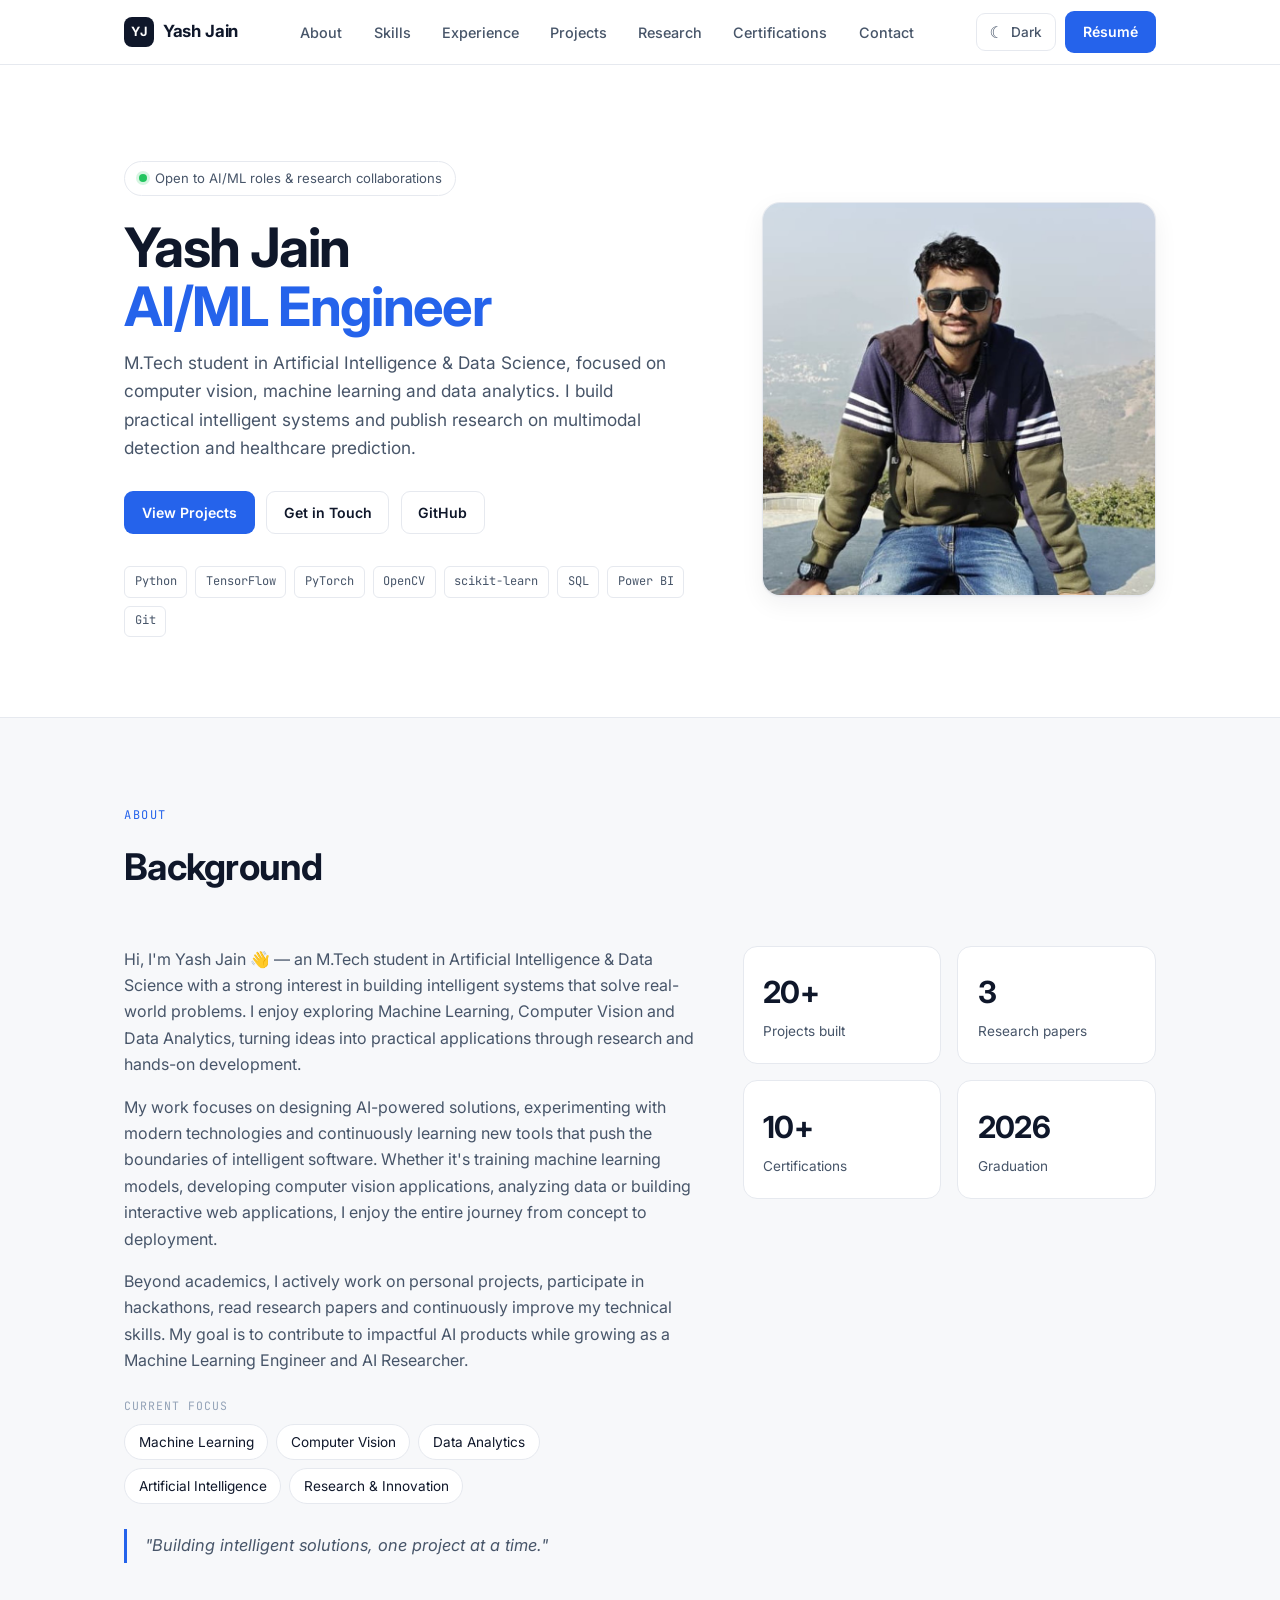
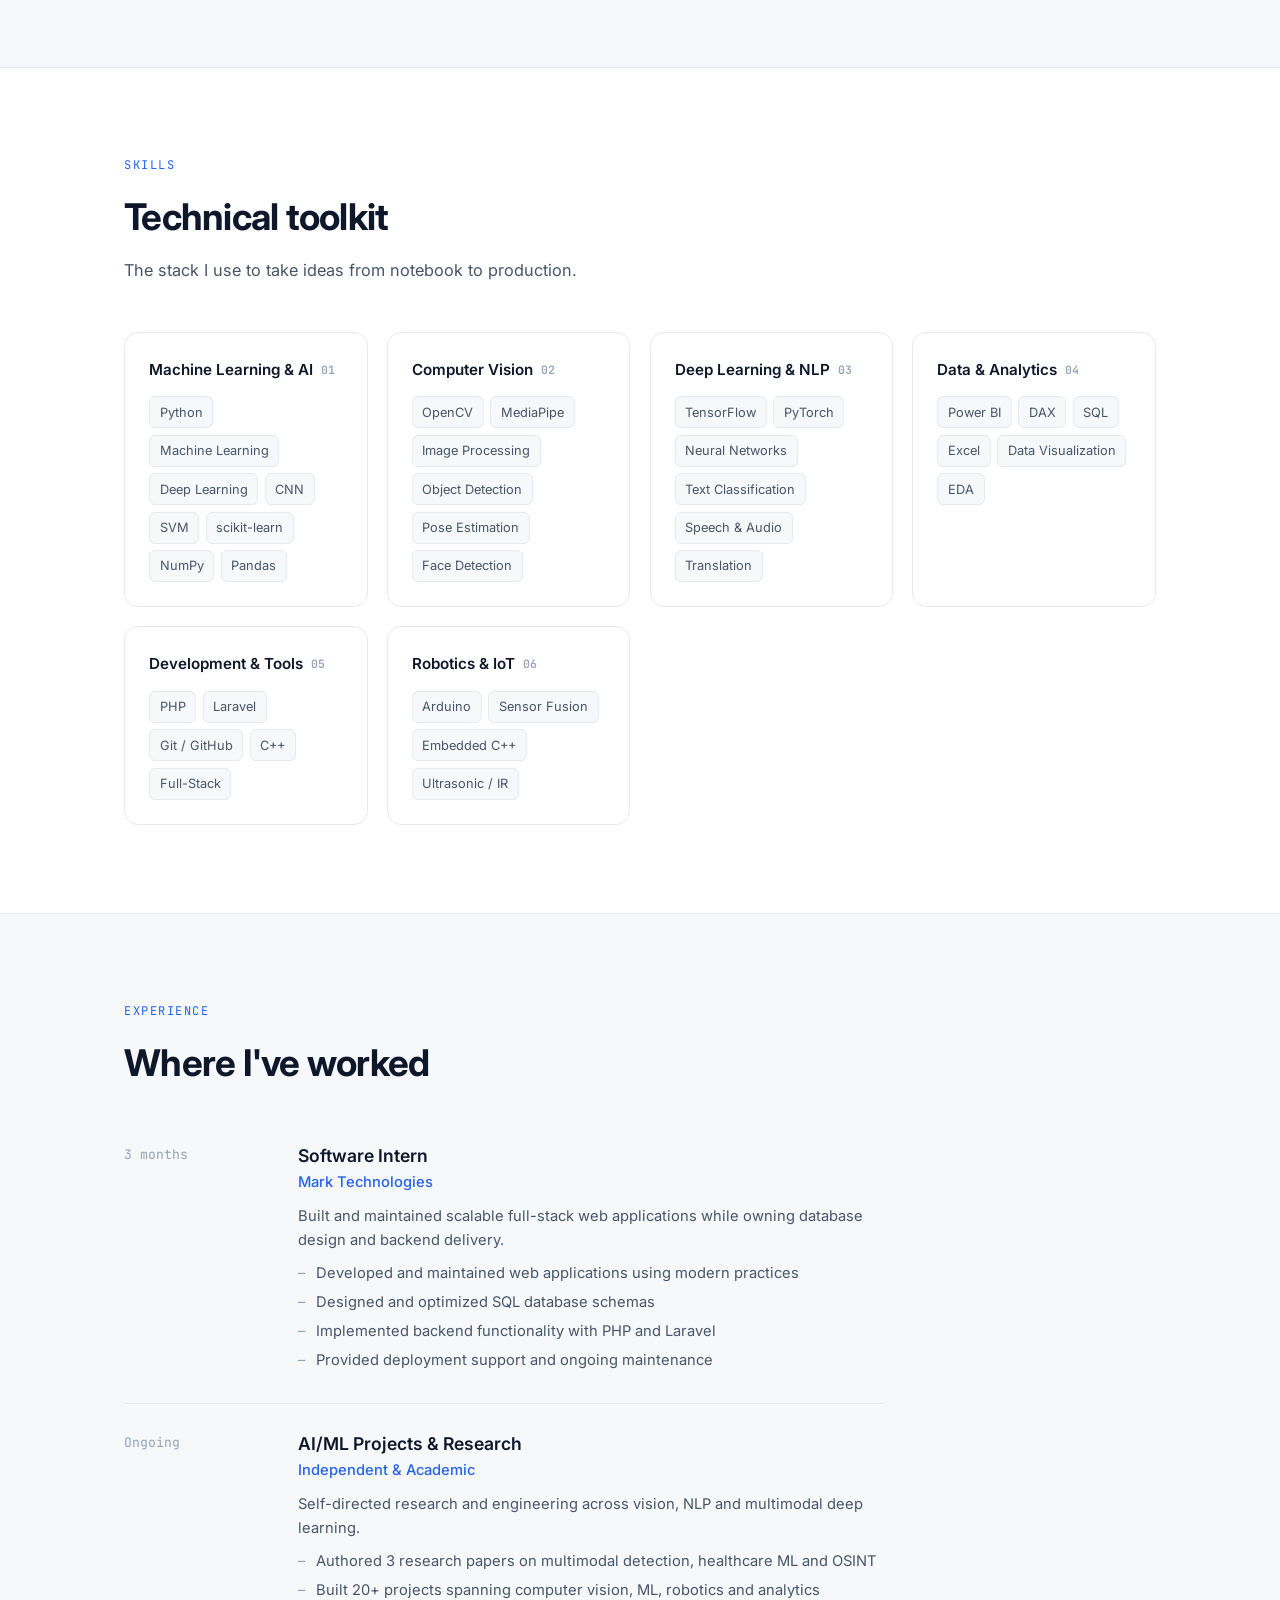
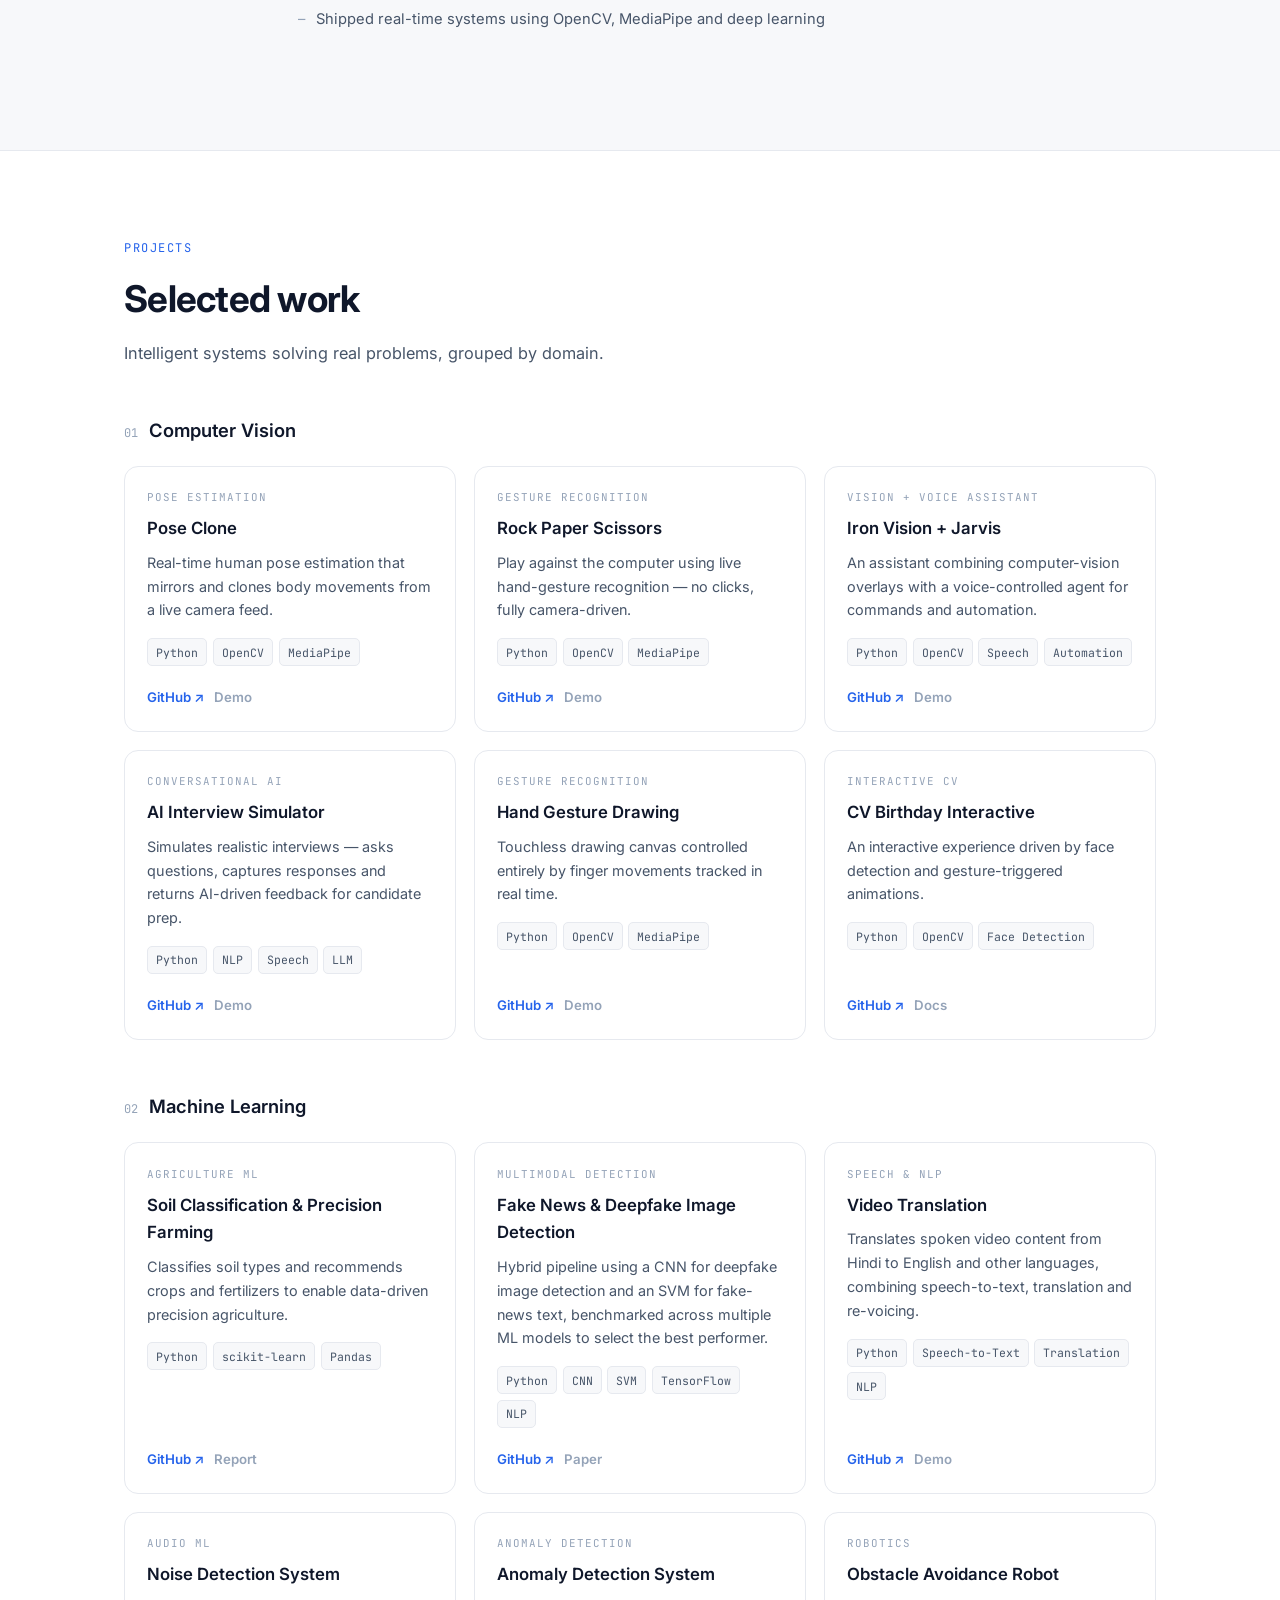
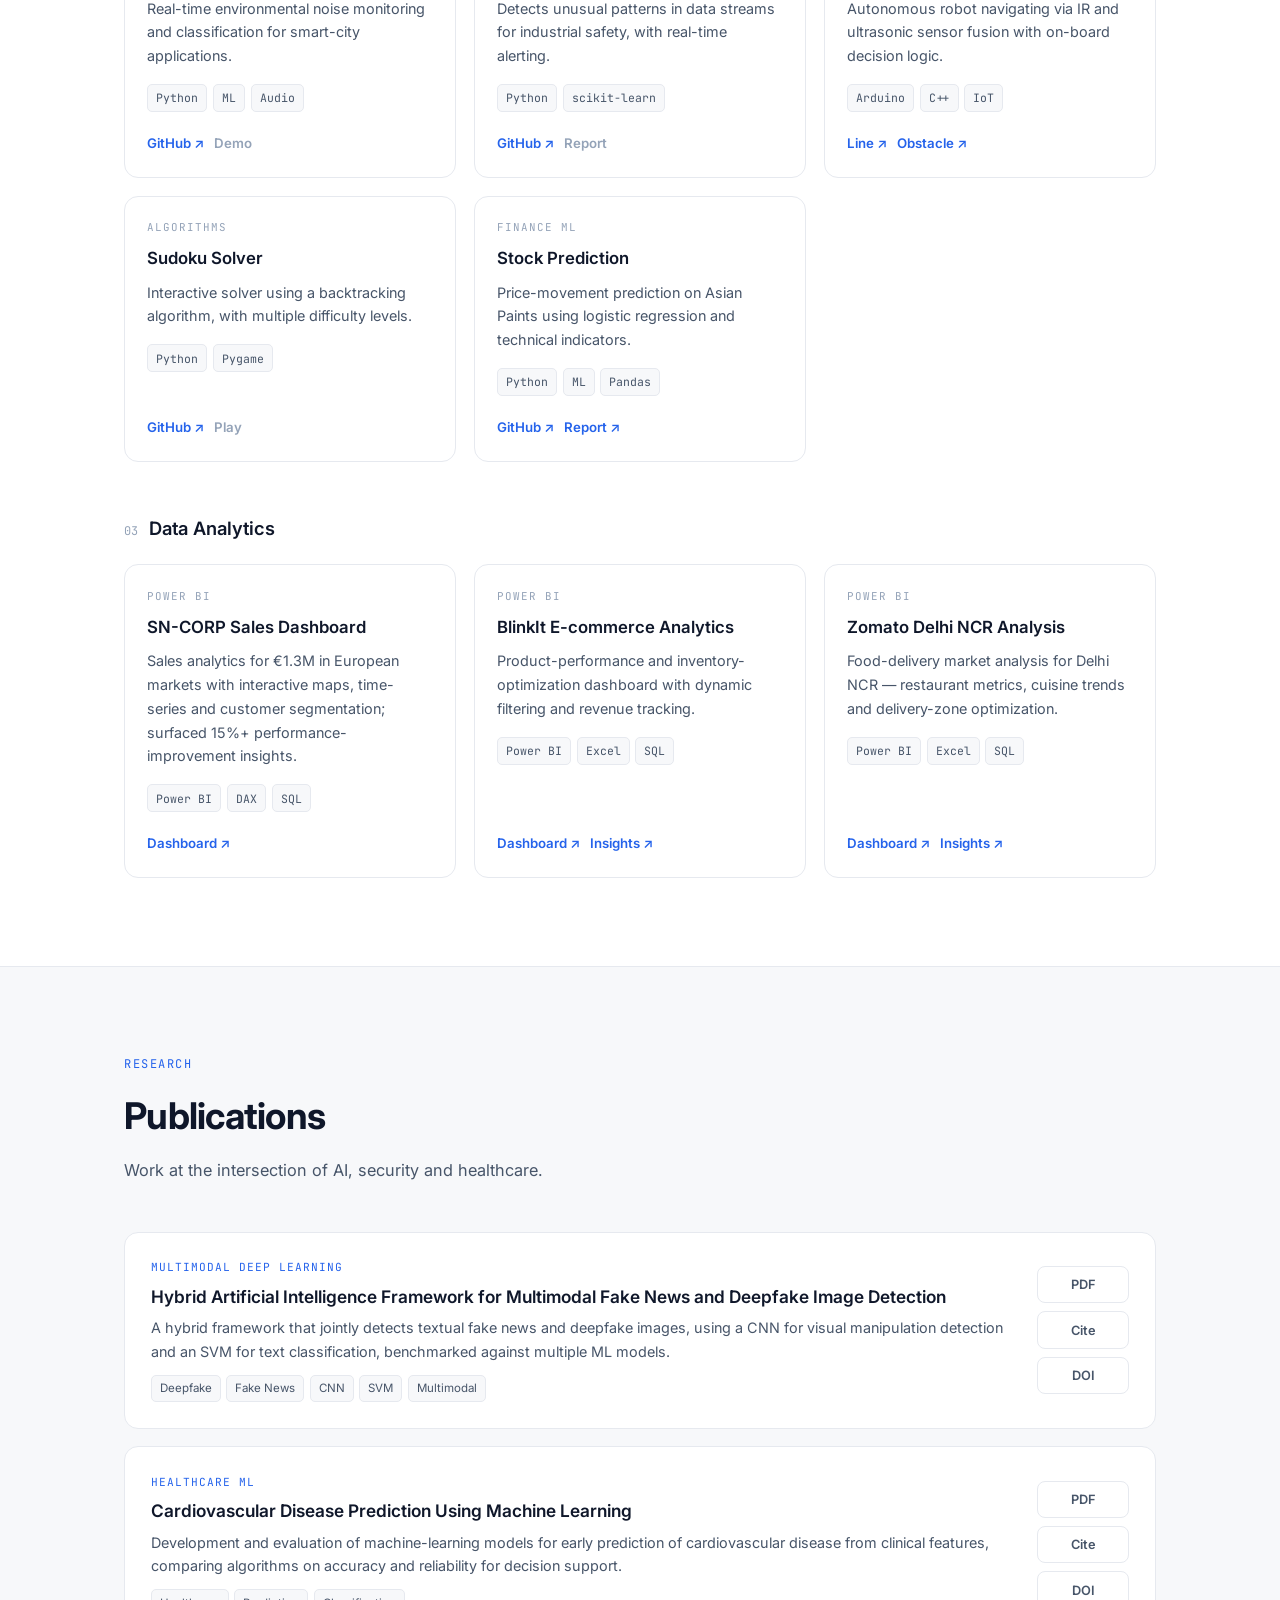
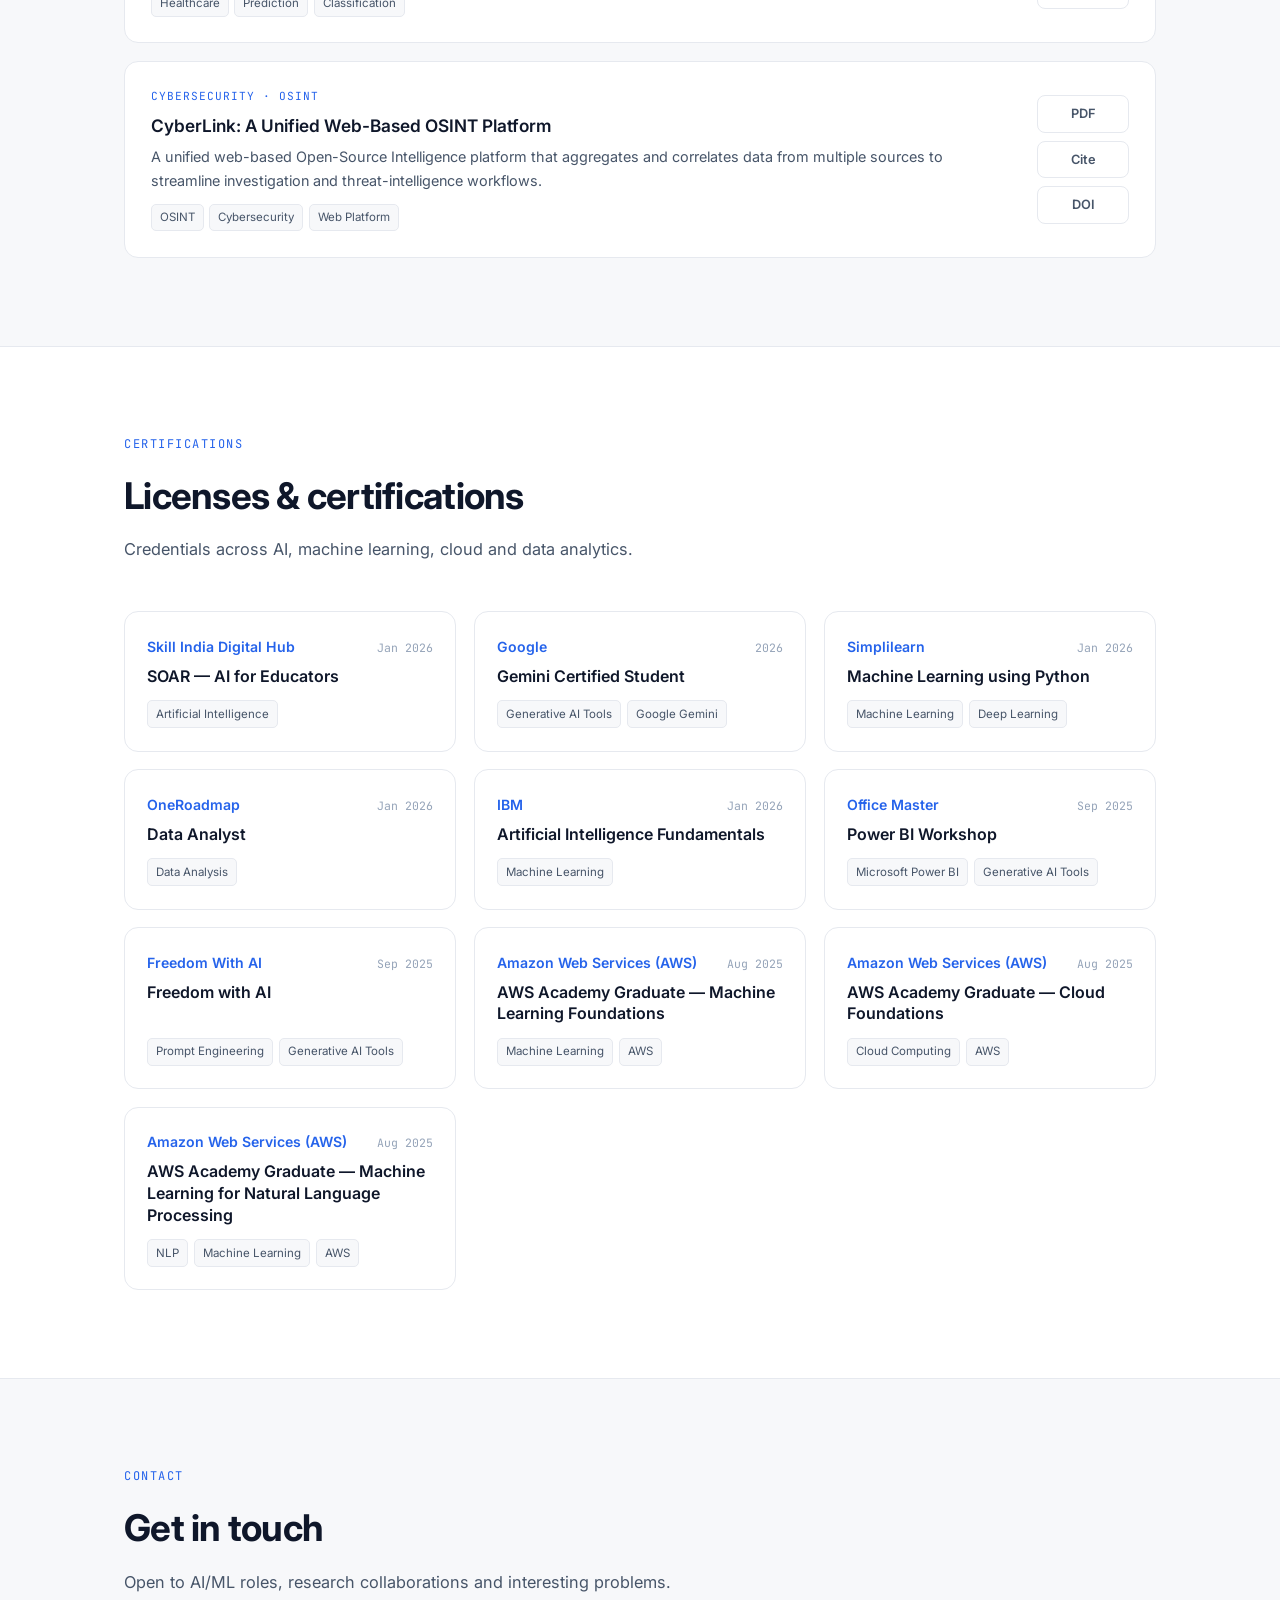
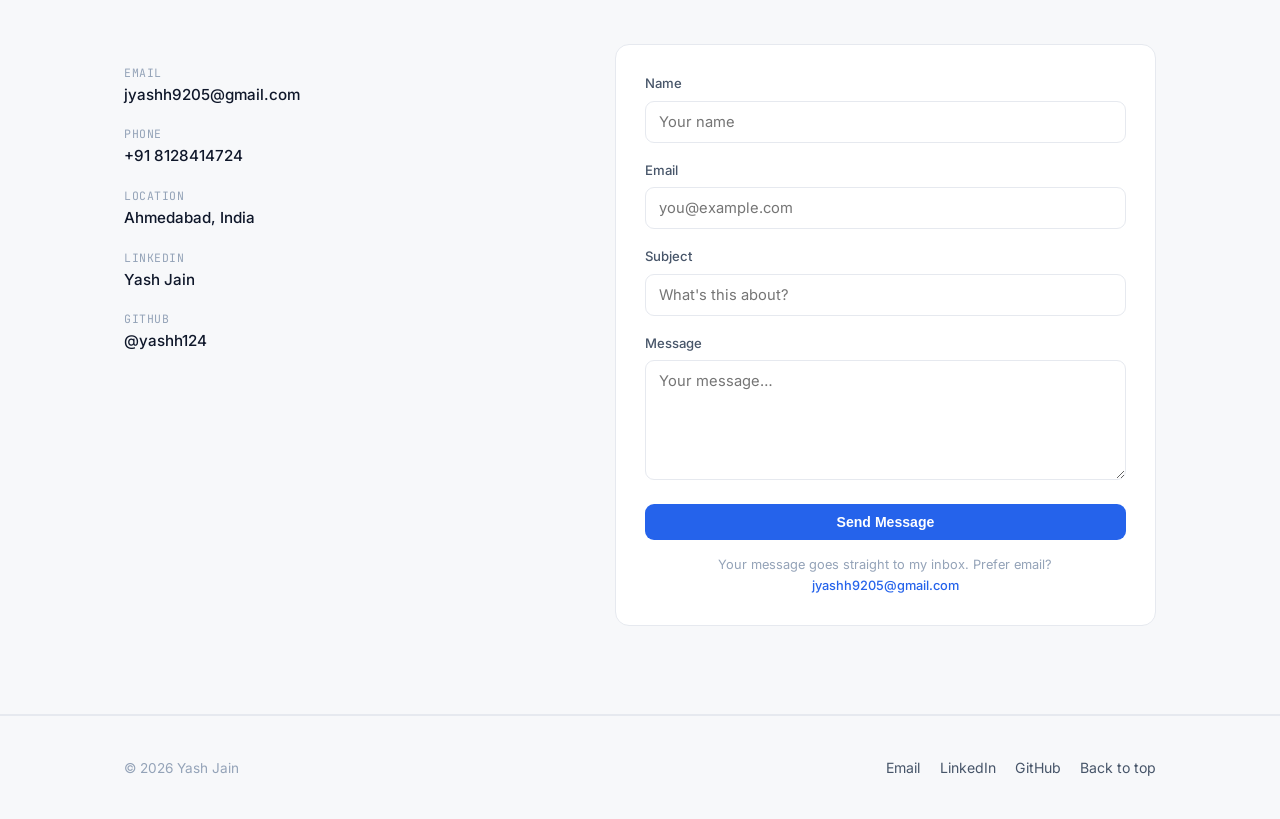
==== index.html @ 8cb95dd3 "Portfolio site Single-file responsive portfolio for Yash Jain - AI/ML engineer. Light and dark theme" ====
<!DOCTYPE html>
<html lang="en">
<head>
<meta charset="UTF-8">
<meta name="viewport" content="width=device-width, initial-scale=1.0">
<title>Yash Jain — AI/ML Engineer</title>
<meta name="description" content="Yash Jain — AI/ML and Data Science Engineer. Computer Vision, Deep Learning, and Applied Machine Learning. Projects, research, and contact.">
<meta name="author" content="Yash Jain">
<meta property="og:title" content="Yash Jain — AI/ML Engineer">
<meta property="og:description" content="Computer Vision · Deep Learning · Applied ML · Research">
<meta property="og:type" content="website">
<link rel="preconnect" href="https://fonts.googleapis.com">
<link rel="preconnect" href="https://fonts.gstatic.com" crossorigin>
<link href="https://fonts.googleapis.com/css2?family=Inter:wght@400;500;600;700&family=JetBrains+Mono:wght@400;500&display=swap" rel="stylesheet">
<link rel="icon" href="data:image/svg+xml,<svg xmlns='http://www.w3.org/2000/svg' viewBox='0 0 100 100'><rect width='100' height='100' rx='20' fill='%230f172a'/><text x='50' y='68' font-size='54' font-family='Arial' font-weight='700' fill='white' text-anchor='middle'>YJ</text></svg>">
<style>
:root{
  --bg:#ffffff;
  --bg-alt:#f7f8fa;
  --surface:#ffffff;
  --text:#0f172a;
  --text-2:#475569;
  --text-3:#94a3b8;
  --border:#e6e9ef;
  --accent:#2563eb;
  --accent-soft:#eff4ff;
  --shadow:0 1px 2px rgba(15,23,42,.04),0 8px 24px rgba(15,23,42,.06);
  --shadow-lg:0 12px 40px rgba(15,23,42,.10);
  --radius:14px;
  --maxw:1080px;
}
:root[data-theme="dark"]{
  --bg:#0b1120;
  --bg-alt:#0f172a;
  --surface:#111a2e;
  --text:#f1f5f9;
  --text-2:#a5b2c8;
  --text-3:#6b7a94;
  --border:#1e293b;
  --accent:#60a5fa;
  --accent-soft:#15233f;
  --shadow:0 1px 2px rgba(0,0,0,.3),0 8px 24px rgba(0,0,0,.35);
  --shadow-lg:0 14px 44px rgba(0,0,0,.5);
}
*{margin:0;padding:0;box-sizing:border-box}
html{scroll-behavior:smooth;scroll-padding-top:84px}
body{
  font-family:'Inter',system-ui,-apple-system,sans-serif;
  background:var(--bg);color:var(--text);line-height:1.65;
  -webkit-font-smoothing:antialiased;
  transition:background .3s ease,color .3s ease;
}
a{color:inherit;text-decoration:none}
.mono{font-family:'JetBrains Mono',monospace}
::selection{background:var(--accent-soft);color:var(--accent)}
img{max-width:100%;display:block}

/* layout */
.wrap{max-width:var(--maxw);margin:0 auto;padding:0 1.5rem}
section{padding:5.5rem 0;scroll-margin-top:70px}
.alt{background:var(--bg-alt);border-top:1px solid var(--border);border-bottom:1px solid var(--border)}
.eyebrow{font-family:'JetBrains Mono';font-size:.75rem;letter-spacing:1.5px;text-transform:uppercase;
  color:var(--accent);margin-bottom:.7rem}
.h2{font-size:clamp(1.7rem,3.5vw,2.3rem);font-weight:700;letter-spacing:-.02em;margin-bottom:.6rem}
.lead{color:var(--text-2);max-width:600px;font-size:1.02rem}
.sec-head{margin-bottom:3rem}

/* nav */
header{position:sticky;top:0;z-index:100;background:color-mix(in srgb,var(--bg) 85%,transparent);
  backdrop-filter:blur(12px);border-bottom:1px solid var(--border)}
.nav{display:flex;align-items:center;justify-content:space-between;height:64px}
.brand{font-weight:700;font-size:1.05rem;letter-spacing:-.01em;display:flex;align-items:center;gap:.55rem}
.brand .mark{width:30px;height:30px;border-radius:8px;background:var(--text);color:var(--bg);
  display:grid;place-items:center;font-size:.8rem;font-weight:700;letter-spacing:.5px}
.nav-links{display:flex;gap:.35rem;list-style:none;align-items:center}
.nav-links a{padding:.5rem .8rem;border-radius:8px;font-size:.9rem;font-weight:500;color:var(--text-2);transition:.2s}
.nav-links a:hover{color:var(--text);background:var(--bg-alt)}
.nav-links a.active{color:var(--accent)}
.nav-right{display:flex;align-items:center;gap:.6rem}
.icon-btn{width:38px;height:38px;border-radius:9px;border:1px solid var(--border);background:var(--surface);
  color:var(--text-2);cursor:pointer;font-size:1rem;display:grid;place-items:center;transition:.2s}
.icon-btn:hover{color:var(--text);border-color:var(--text-3)}
.theme-toggle{display:inline-flex;align-items:center;gap:.45rem;height:38px;padding:0 .8rem;border-radius:9px;
  border:1px solid var(--border);background:var(--surface);color:var(--text-2);cursor:pointer;
  font-family:inherit;font-size:.85rem;font-weight:500;transition:.2s}
.theme-toggle:hover{color:var(--text);border-color:var(--text-3)}
.theme-toggle .ti{font-size:1rem;line-height:1}
.btn{display:inline-flex;align-items:center;gap:.45rem;padding:.55rem 1.05rem;border-radius:9px;
  font-size:.88rem;font-weight:600;cursor:pointer;transition:.2s;border:1px solid transparent;white-space:nowrap}
.btn-primary{background:var(--accent);color:#fff}
.btn-primary:hover{filter:brightness(1.06);transform:translateY(-1px)}
.btn-outline{background:var(--surface);color:var(--text);border-color:var(--border)}
.btn-outline:hover{border-color:var(--text-3);transform:translateY(-1px)}
.hamburger{display:none;width:38px;height:38px;border:1px solid var(--border);border-radius:9px;
  background:var(--surface);color:var(--text);font-size:1.1rem;cursor:pointer}

/* hero */
.hero{padding:6rem 0 5rem}
.hero-grid{display:grid;grid-template-columns:1.5fr 1fr;gap:3rem;align-items:center}
.status{display:inline-flex;align-items:center;gap:.5rem;font-size:.82rem;color:var(--text-2);
  border:1px solid var(--border);border-radius:40px;padding:.35rem .85rem;margin-bottom:1.4rem;background:var(--surface)}
.status .dot{width:8px;height:8px;border-radius:50%;background:#22c55e;box-shadow:0 0 0 3px rgba(34,197,94,.18)}
.hero h1{font-size:clamp(2.3rem,5.5vw,3.4rem);font-weight:700;letter-spacing:-.03em;line-height:1.08;margin-bottom:.8rem}
.hero .role{color:var(--accent)}
.hero p.intro{color:var(--text-2);font-size:1.08rem;max-width:560px;margin-bottom:1.8rem}
.hero-actions{display:flex;gap:.7rem;flex-wrap:wrap;margin-bottom:2rem}
.stack{display:flex;flex-wrap:wrap;gap:.5rem}
.stack span{font-family:'JetBrains Mono';font-size:.75rem;color:var(--text-2);
  border:1px solid var(--border);border-radius:6px;padding:.3rem .6rem;background:var(--surface)}
.portrait{position:relative;aspect-ratio:1;border-radius:18px;background:var(--bg-alt);border:1px solid var(--border);
  display:grid;place-items:center;overflow:hidden;box-shadow:var(--shadow)}
.portrait .ph{font-size:4rem;color:var(--text-3);font-weight:700}
.portrait img{position:absolute;inset:0;width:100%;height:100%;object-fit:cover;z-index:1}

/* about */
.about-grid{display:grid;grid-template-columns:1.4fr 1fr;gap:2.5rem;align-items:start}
.about-grid p{color:var(--text-2);margin-bottom:1rem}
.focus-label{font-family:'JetBrains Mono';font-size:.72rem;letter-spacing:1px;text-transform:uppercase;
  color:var(--text-3);margin:1.4rem 0 .6rem}
.focus-list{display:flex;flex-wrap:wrap;gap:.5rem;margin-bottom:1.6rem}
.focus-list span{font-size:.85rem;color:var(--text);background:var(--surface);border:1px solid var(--border);
  border-radius:40px;padding:.35rem .85rem}
.quote{border-left:3px solid var(--accent);padding:.2rem 0 .2rem 1.1rem;color:var(--text);
  font-size:1.02rem;font-style:italic;margin-top:.4rem}
.facts{display:grid;grid-template-columns:1fr 1fr;gap:1rem}
.fact{background:var(--surface);border:1px solid var(--border);border-radius:var(--radius);padding:1.3rem 1.2rem}
.fact .n{font-size:1.9rem;font-weight:700;letter-spacing:-.02em}
.fact .l{color:var(--text-2);font-size:.85rem;margin-top:.15rem}

/* skills */
.skills{display:grid;grid-template-columns:repeat(auto-fit,minmax(240px,1fr));gap:1.2rem}
.skill{background:var(--surface);border:1px solid var(--border);border-radius:var(--radius);padding:1.5rem;transition:.2s}
.skill:hover{box-shadow:var(--shadow);transform:translateY(-2px)}
.skill h3{font-size:.95rem;font-weight:600;margin-bottom:.9rem;display:flex;align-items:center;gap:.5rem}
.skill h3 .k{font-family:'JetBrains Mono';font-size:.72rem;color:var(--text-3)}
.tags{display:flex;flex-wrap:wrap;gap:.4rem}
.tags span{font-size:.8rem;color:var(--text-2);background:var(--bg-alt);border:1px solid var(--border);
  border-radius:6px;padding:.28rem .6rem}

/* experience / timeline */
.exp{max-width:760px}
.exp-item{display:grid;grid-template-columns:150px 1fr;gap:1.5rem;padding:1.6rem 0;border-top:1px solid var(--border)}
.exp-item:first-child{border-top:none;padding-top:0}
.exp-when{font-family:'JetBrains Mono';font-size:.82rem;color:var(--text-3);padding-top:.15rem}
.exp-body h3{font-size:1.1rem;font-weight:600}
.exp-body .co{color:var(--accent);font-size:.92rem;font-weight:500;margin-bottom:.6rem}
.exp-body ul{list-style:none;margin-top:.5rem}
.exp-body li{color:var(--text-2);font-size:.92rem;padding-left:1.1rem;position:relative;margin:.3rem 0}
.exp-body li::before{content:"–";position:absolute;left:0;color:var(--text-3)}

/* projects */
.proj-group{margin-bottom:3.2rem}
.proj-group:last-child{margin-bottom:0}
.group-title{display:flex;align-items:baseline;gap:.7rem;margin-bottom:1.3rem}
.group-title h3{font-size:1.15rem;font-weight:600}
.group-title .c{font-family:'JetBrains Mono';font-size:.75rem;color:var(--text-3)}
.grid{display:grid;grid-template-columns:repeat(auto-fill,minmax(300px,1fr));gap:1.1rem}
.card{background:var(--surface);border:1px solid var(--border);border-radius:var(--radius);
  padding:1.4rem;display:flex;flex-direction:column;transition:.2s}
.card:hover{box-shadow:var(--shadow);transform:translateY(-3px);border-color:var(--text-3)}
.card .kicker{font-family:'JetBrains Mono';font-size:.68rem;letter-spacing:1px;color:var(--text-3);
  text-transform:uppercase;margin-bottom:.5rem}
.card h4{font-size:1.05rem;font-weight:600;margin-bottom:.5rem}
.card .desc{color:var(--text-2);font-size:.9rem;margin-bottom:1rem;flex-grow:0}
.card .tech{display:flex;flex-wrap:wrap;gap:.35rem;margin-bottom:1.1rem}
.card .tech span{font-size:.72rem;color:var(--text-2);background:var(--bg-alt);border:1px solid var(--border);
  border-radius:5px;padding:.22rem .5rem;font-family:'JetBrains Mono'}
.card .links{display:flex;gap:.6rem;margin-top:auto;padding-top:.2rem}
.card .links a{font-size:.83rem;font-weight:600;color:var(--accent);display:inline-flex;align-items:center;gap:.25rem}
.card .links a:hover{text-decoration:underline}
.card .links a.muted{color:var(--text-3)}

/* research */
.papers{display:grid;grid-template-columns:1fr;gap:1.1rem}
.paper{background:var(--surface);border:1px solid var(--border);border-radius:var(--radius);
  padding:1.6rem;display:grid;grid-template-columns:1fr auto;gap:1.5rem;align-items:center;transition:.2s}
.paper:hover{box-shadow:var(--shadow);border-color:var(--text-3)}
.paper .venue{font-family:'JetBrains Mono';font-size:.7rem;letter-spacing:1px;text-transform:uppercase;
  color:var(--accent);margin-bottom:.5rem}
.paper h4{font-size:1.08rem;font-weight:600;line-height:1.35;margin-bottom:.5rem}
.paper p{color:var(--text-2);font-size:.9rem;margin-bottom:.7rem}
.paper .kw{display:flex;flex-wrap:wrap;gap:.35rem}
.paper .kw span{font-size:.72rem;color:var(--text-2);background:var(--bg-alt);border:1px solid var(--border);
  border-radius:5px;padding:.2rem .5rem}
.paper .pactions{display:flex;flex-direction:column;gap:.5rem;min-width:92px}
.paper .pactions a{font-size:.8rem;font-weight:600;text-align:center;padding:.45rem .7rem;border-radius:8px;
  border:1px solid var(--border);color:var(--text-2);transition:.2s}
.paper .pactions a:hover{color:var(--accent);border-color:var(--accent)}

/* certifications */
.cert-grid{display:grid;grid-template-columns:repeat(auto-fill,minmax(300px,1fr));gap:1.1rem}
.cert{background:var(--surface);border:1px solid var(--border);border-radius:var(--radius);
  padding:1.4rem;display:flex;flex-direction:column;transition:.2s}
.cert:hover{box-shadow:var(--shadow);transform:translateY(-3px);border-color:var(--text-3)}
.cert .top{display:flex;justify-content:space-between;align-items:baseline;gap:.6rem;margin-bottom:.5rem}
.cert .issuer{font-size:.88rem;font-weight:600;color:var(--accent)}
.cert .date{font-family:'JetBrains Mono';font-size:.72rem;color:var(--text-3);white-space:nowrap}
.cert h4{font-size:1rem;font-weight:600;line-height:1.35;margin-bottom:.8rem}
.cert .sk{display:flex;flex-wrap:wrap;gap:.35rem;margin-top:auto}
.cert .sk span{font-size:.72rem;color:var(--text-2);background:var(--bg-alt);border:1px solid var(--border);
  border-radius:5px;padding:.22rem .5rem}

/* contact */
.contact-grid{display:grid;grid-template-columns:1fr 1.2fr;gap:2.5rem;align-items:start}
.contact-list{list-style:none;display:flex;flex-direction:column;gap:1.1rem;margin-top:1.2rem}
.contact-list li a,.contact-list li div{display:flex;flex-direction:column}
.contact-list .k{font-family:'JetBrains Mono';font-size:.72rem;color:var(--text-3);text-transform:uppercase;letter-spacing:.5px}
.contact-list .v{font-size:.95rem;color:var(--text);font-weight:500}
.contact-list a.v:hover,.contact-list li a:hover .v{color:var(--accent)}
form{background:var(--surface);border:1px solid var(--border);border-radius:var(--radius);padding:1.8rem}
.field{margin-bottom:1.05rem}
.field label{display:block;font-size:.82rem;color:var(--text-2);margin-bottom:.35rem;font-weight:500}
.field input,.field textarea{width:100%;padding:.7rem .85rem;border:1px solid var(--border);border-radius:9px;
  font-family:inherit;font-size:.92rem;background:var(--bg);color:var(--text);transition:.2s}
.field input:focus,.field textarea:focus{outline:none;border-color:var(--accent);box-shadow:0 0 0 3px var(--accent-soft)}
.field textarea{min-height:120px;resize:vertical}
.send{width:100%;justify-content:center}
.send.done{background:#16a34a}
.send.err{background:#dc2626}
.form-note{font-size:.8rem;color:var(--text-3);margin-top:.9rem;text-align:center}
.form-note a{color:var(--accent);font-weight:500}
.form-note a:hover{text-decoration:underline}

/* footer */
footer{border-top:1px solid var(--border);padding:2.5rem 0;background:var(--bg-alt)}
.foot{display:flex;align-items:center;justify-content:space-between;flex-wrap:wrap;gap:1rem}
.foot p{color:var(--text-3);font-size:.85rem}
.foot-links{display:flex;gap:1.2rem}
.foot-links a{color:var(--text-2);font-size:.88rem}
.foot-links a:hover{color:var(--accent)}

/* reveal */
.reveal{opacity:0;transform:translateY(16px);transition:opacity .6s ease,transform .6s ease}
.reveal.in{opacity:1;transform:none}
@media(prefers-reduced-motion:reduce){.reveal{opacity:1;transform:none;transition:none}}

/* responsive */
@media(max-width:840px){
  .hero-grid{grid-template-columns:1fr}
  .portrait{max-width:260px;order:-1}
  .about-grid,.contact-grid{grid-template-columns:1fr}
}
@media(max-width:680px){
  .nav-links{position:fixed;top:64px;left:0;right:0;flex-direction:column;background:var(--bg);
    border-bottom:1px solid var(--border);padding:.6rem 1.5rem 1rem;gap:.15rem;display:none}
  .nav-links.open{display:flex}
  .nav-links a{width:100%;padding:.7rem .8rem}
  .hamburger{display:grid;place-items:center}
  .nav-right .btn-primary{display:none}
  .theme-toggle .tl{display:none}
  .theme-toggle{padding:0 .6rem}
  .exp-item{grid-template-columns:1fr;gap:.4rem}
  .paper{grid-template-columns:1fr}
  .paper .pactions{flex-direction:row}
}
</style>
</head>
<body>

<header>
  <div class="wrap nav">
    <a href="#home" class="brand"><span class="mark">YJ</span> Yash Jain</a>
    <ul class="nav-links" id="navLinks">
      <li><a href="#about">About</a></li>
      <li><a href="#skills">Skills</a></li>
      <li><a href="#experience">Experience</a></li>
      <li><a href="#projects">Projects</a></li>
      <li><a href="#research">Research</a></li>
      <li><a href="#certs">Certifications</a></li>
      <li><a href="#contact">Contact</a></li>
    </ul>
    <div class="nav-right">
      <button class="theme-toggle" id="themeBtn" title="Switch between dark and light mode" aria-label="Toggle theme"><span class="ti">☾</span><span class="tl">Dark</span></button>
      <a href="#" class="btn btn-primary" id="resumeBtn">Résumé</a>
      <button class="hamburger" id="hamburger" aria-label="Menu">☰</button>
    </div>
  </div>
</header>

<!-- HERO -->
<section id="home" class="hero">
  <div class="wrap hero-grid">
    <div>
      <div class="status"><span class="dot"></span> Open to AI/ML roles &amp; research collaborations</div>
      <h1>Yash Jain<br><span class="role">AI/ML Engineer</span></h1>
      <p class="intro">M.Tech student in Artificial Intelligence &amp; Data Science, focused on computer vision, machine learning and data analytics. I build practical intelligent systems and publish research on multimodal detection and healthcare prediction.</p>
      <div class="hero-actions">
        <a href="#projects" class="btn btn-primary">View Projects</a>
        <a href="#contact" class="btn btn-outline">Get in Touch</a>
        <a href="https://github.com/yashh124" target="_blank" rel="noopener" class="btn btn-outline">GitHub</a>
      </div>
      <div class="stack">
        <span>Python</span><span>TensorFlow</span><span>PyTorch</span><span>OpenCV</span>
        <span>scikit-learn</span><span>SQL</span><span>Power BI</span><span>Git</span>
      </div>
    </div>
    <div class="portrait" id="portrait">
      <img src="profile.jpg" alt="Yash Jain" onerror="this.remove()">
      <div class="ph">YJ</div>
    </div>
  </div>
</section>

<!-- ABOUT -->
<section id="about" class="alt">
  <div class="wrap">
    <div class="sec-head reveal">
      <div class="eyebrow">About</div>
      <h2 class="h2">Background</h2>
    </div>
    <div class="about-grid">
      <div class="reveal">
        <p>Hi, I'm Yash Jain 👋 — an M.Tech student in Artificial Intelligence &amp; Data Science with a strong interest in building intelligent systems that solve real-world problems. I enjoy exploring Machine Learning, Computer Vision and Data Analytics, turning ideas into practical applications through research and hands-on development.</p>
        <p>My work focuses on designing AI-powered solutions, experimenting with modern technologies and continuously learning new tools that push the boundaries of intelligent software. Whether it's training machine learning models, developing computer vision applications, analyzing data or building interactive web applications, I enjoy the entire journey from concept to deployment.</p>
        <p>Beyond academics, I actively work on personal projects, participate in hackathons, read research papers and continuously improve my technical skills. My goal is to contribute to impactful AI products while growing as a Machine Learning Engineer and AI Researcher.</p>
        <div class="focus-label">Current Focus</div>
        <div class="focus-list">
          <span>Machine Learning</span>
          <span>Computer Vision</span>
          <span>Data Analytics</span>
          <span>Artificial Intelligence</span>
          <span>Research &amp; Innovation</span>
        </div>
        <p class="quote">"Building intelligent solutions, one project at a time."</p>
      </div>
      <div class="facts reveal">
        <div class="fact"><div class="n">20+</div><div class="l">Projects built</div></div>
        <div class="fact"><div class="n">3</div><div class="l">Research papers</div></div>
        <div class="fact"><div class="n">10+</div><div class="l">Certifications</div></div>
        <div class="fact"><div class="n">2026</div><div class="l">Graduation</div></div>
      </div>
    </div>
  </div>
</section>

<!-- SKILLS -->
<section id="skills">
  <div class="wrap">
    <div class="sec-head reveal">
      <div class="eyebrow">Skills</div>
      <h2 class="h2">Technical toolkit</h2>
      <p class="lead">The stack I use to take ideas from notebook to production.</p>
    </div>
    <div class="skills">
      <div class="skill reveal"><h3>Machine Learning &amp; AI <span class="k">01</span></h3>
        <div class="tags"><span>Python</span><span>Machine Learning</span><span>Deep Learning</span><span>CNN</span><span>SVM</span><span>scikit-learn</span><span>NumPy</span><span>Pandas</span></div></div>
      <div class="skill reveal"><h3>Computer Vision <span class="k">02</span></h3>
        <div class="tags"><span>OpenCV</span><span>MediaPipe</span><span>Image Processing</span><span>Object Detection</span><span>Pose Estimation</span><span>Face Detection</span></div></div>
      <div class="skill reveal"><h3>Deep Learning &amp; NLP <span class="k">03</span></h3>
        <div class="tags"><span>TensorFlow</span><span>PyTorch</span><span>Neural Networks</span><span>Text Classification</span><span>Speech &amp; Audio</span><span>Translation</span></div></div>
      <div class="skill reveal"><h3>Data &amp; Analytics <span class="k">04</span></h3>
        <div class="tags"><span>Power BI</span><span>DAX</span><span>SQL</span><span>Excel</span><span>Data Visualization</span><span>EDA</span></div></div>
      <div class="skill reveal"><h3>Development &amp; Tools <span class="k">05</span></h3>
        <div class="tags"><span>PHP</span><span>Laravel</span><span>Git / GitHub</span><span>C++</span><span>Full-Stack</span></div></div>
      <div class="skill reveal"><h3>Robotics &amp; IoT <span class="k">06</span></h3>
        <div class="tags"><span>Arduino</span><span>Sensor Fusion</span><span>Embedded C++</span><span>Ultrasonic / IR</span></div></div>
    </div>
  </div>
</section>

<!-- EXPERIENCE -->
<section id="experience" class="alt">
  <div class="wrap">
    <div class="sec-head reveal">
      <div class="eyebrow">Experience</div>
      <h2 class="h2">Where I've worked</h2>
    </div>
    <div class="exp">
      <div class="exp-item reveal">
        <div class="exp-when">3 months</div>
        <div class="exp-body">
          <h3>Software Intern</h3>
          <div class="co">Mark Technologies</div>
          <p style="color:var(--text-2);font-size:.92rem">Built and maintained scalable full-stack web applications while owning database design and backend delivery.</p>
          <ul>
            <li>Developed and maintained web applications using modern practices</li>
            <li>Designed and optimized SQL database schemas</li>
            <li>Implemented backend functionality with PHP and Laravel</li>
            <li>Provided deployment support and ongoing maintenance</li>
          </ul>
        </div>
      </div>
      <div class="exp-item reveal">
        <div class="exp-when">Ongoing</div>
        <div class="exp-body">
          <h3>AI/ML Projects &amp; Research</h3>
          <div class="co">Independent &amp; Academic</div>
          <p style="color:var(--text-2);font-size:.92rem">Self-directed research and engineering across vision, NLP and multimodal deep learning.</p>
          <ul>
            <li>Authored 3 research papers on multimodal detection, healthcare ML and OSINT</li>
            <li>Built 20+ projects spanning computer vision, ML, robotics and analytics</li>
            <li>Shipped real-time systems using OpenCV, MediaPipe and deep learning</li>
          </ul>
        </div>
      </div>
    </div>
  </div>
</section>

<!-- PROJECTS -->
<section id="projects">
  <div class="wrap">
    <div class="sec-head reveal">
      <div class="eyebrow">Projects</div>
      <h2 class="h2">Selected work</h2>
      <p class="lead">Intelligent systems solving real problems, grouped by domain.</p>
    </div>

    <!-- CV -->
    <div class="proj-group">
      <div class="group-title reveal"><span class="c">01</span><h3>Computer Vision</h3></div>
      <div class="grid">
        <div class="card reveal">
          <div class="kicker">Pose Estimation</div><h4>Pose Clone</h4>
          <p class="desc">Real-time human pose estimation that mirrors and clones body movements from a live camera feed.</p>
          <div class="tech"><span>Python</span><span>OpenCV</span><span>MediaPipe</span></div>
          <div class="links"><a href="https://github.com/yashh124" target="_blank" rel="noopener">GitHub ↗</a><a href="#" class="muted">Demo</a></div>
        </div>
        <div class="card reveal">
          <div class="kicker">Gesture Recognition</div><h4>Rock Paper Scissors</h4>
          <p class="desc">Play against the computer using live hand-gesture recognition — no clicks, fully camera-driven.</p>
          <div class="tech"><span>Python</span><span>OpenCV</span><span>MediaPipe</span></div>
          <div class="links"><a href="https://github.com/yashh124" target="_blank" rel="noopener">GitHub ↗</a><a href="#" class="muted">Demo</a></div>
        </div>
        <div class="card reveal">
          <div class="kicker">Vision + Voice Assistant</div><h4>Iron Vision + Jarvis</h4>
          <p class="desc">An assistant combining computer-vision overlays with a voice-controlled agent for commands and automation.</p>
          <div class="tech"><span>Python</span><span>OpenCV</span><span>Speech</span><span>Automation</span></div>
          <div class="links"><a href="https://github.com/yashh124" target="_blank" rel="noopener">GitHub ↗</a><a href="#" class="muted">Demo</a></div>
        </div>
        <div class="card reveal">
          <div class="kicker">Conversational AI</div><h4>AI Interview Simulator</h4>
          <p class="desc">Simulates realistic interviews — asks questions, captures responses and returns AI-driven feedback for candidate prep.</p>
          <div class="tech"><span>Python</span><span>NLP</span><span>Speech</span><span>LLM</span></div>
          <div class="links"><a href="https://github.com/yashh124" target="_blank" rel="noopener">GitHub ↗</a><a href="#" class="muted">Demo</a></div>
        </div>
        <div class="card reveal">
          <div class="kicker">Gesture Recognition</div><h4>Hand Gesture Drawing</h4>
          <p class="desc">Touchless drawing canvas controlled entirely by finger movements tracked in real time.</p>
          <div class="tech"><span>Python</span><span>OpenCV</span><span>MediaPipe</span></div>
          <div class="links"><a href="https://github.com/yashh124" target="_blank" rel="noopener">GitHub ↗</a><a href="#" class="muted">Demo</a></div>
        </div>
        <div class="card reveal">
          <div class="kicker">Interactive CV</div><h4>CV Birthday Interactive</h4>
          <p class="desc">An interactive experience driven by face detection and gesture-triggered animations.</p>
          <div class="tech"><span>Python</span><span>OpenCV</span><span>Face Detection</span></div>
          <div class="links"><a href="https://github.com/yashh124" target="_blank" rel="noopener">GitHub ↗</a><a href="#" class="muted">Docs</a></div>
        </div>
      </div>
    </div>

    <!-- ML -->
    <div class="proj-group">
      <div class="group-title reveal"><span class="c">02</span><h3>Machine Learning</h3></div>
      <div class="grid">
        <div class="card reveal">
          <div class="kicker">Agriculture ML</div><h4>Soil Classification &amp; Precision Farming</h4>
          <p class="desc">Classifies soil types and recommends crops and fertilizers to enable data-driven precision agriculture.</p>
          <div class="tech"><span>Python</span><span>scikit-learn</span><span>Pandas</span></div>
          <div class="links"><a href="https://github.com/yashh124" target="_blank" rel="noopener">GitHub ↗</a><a href="#" class="muted">Report</a></div>
        </div>
        <div class="card reveal">
          <div class="kicker">Multimodal Detection</div><h4>Fake News &amp; Deepfake Image Detection</h4>
          <p class="desc">Hybrid pipeline using a CNN for deepfake image detection and an SVM for fake-news text, benchmarked across multiple ML models to select the best performer.</p>
          <div class="tech"><span>Python</span><span>CNN</span><span>SVM</span><span>TensorFlow</span><span>NLP</span></div>
          <div class="links"><a href="https://github.com/yashh124" target="_blank" rel="noopener">GitHub ↗</a><a href="#research" class="muted">Paper</a></div>
        </div>
        <div class="card reveal">
          <div class="kicker">Speech &amp; NLP</div><h4>Video Translation</h4>
          <p class="desc">Translates spoken video content from Hindi to English and other languages, combining speech-to-text, translation and re-voicing.</p>
          <div class="tech"><span>Python</span><span>Speech-to-Text</span><span>Translation</span><span>NLP</span></div>
          <div class="links"><a href="https://github.com/yashh124" target="_blank" rel="noopener">GitHub ↗</a><a href="#" class="muted">Demo</a></div>
        </div>
        <div class="card reveal">
          <div class="kicker">Audio ML</div><h4>Noise Detection System</h4>
          <p class="desc">Real-time environmental noise monitoring and classification for smart-city applications.</p>
          <div class="tech"><span>Python</span><span>ML</span><span>Audio</span></div>
          <div class="links"><a href="https://github.com/yashh124" target="_blank" rel="noopener">GitHub ↗</a><a href="#" class="muted">Demo</a></div>
        </div>
        <div class="card reveal">
          <div class="kicker">Anomaly Detection</div><h4>Anomaly Detection System</h4>
          <p class="desc">Detects unusual patterns in data streams for industrial safety, with real-time alerting.</p>
          <div class="tech"><span>Python</span><span>scikit-learn</span></div>
          <div class="links"><a href="https://github.com/yashh124" target="_blank" rel="noopener">GitHub ↗</a><a href="#" class="muted">Report</a></div>
        </div>
        <div class="card reveal">
          <div class="kicker">Robotics</div><h4>Obstacle Avoidance Robot</h4>
          <p class="desc">Autonomous robot navigating via IR and ultrasonic sensor fusion with on-board decision logic.</p>
          <div class="tech"><span>Arduino</span><span>C++</span><span>IoT</span></div>
          <div class="links"><a href="https://drive.google.com/file/d/1sEDDx6hyOoLnFrGhEYvul5iV9oMPF_Vt/view" target="_blank" rel="noopener">Line ↗</a><a href="https://drive.google.com/file/d/119tCBHmcMLHxXLM3BlZls36olc0k6j2w/view" target="_blank" rel="noopener">Obstacle ↗</a></div>
        </div>
        <div class="card reveal">
          <div class="kicker">Algorithms</div><h4>Sudoku Solver</h4>
          <p class="desc">Interactive solver using a backtracking algorithm, with multiple difficulty levels.</p>
          <div class="tech"><span>Python</span><span>Pygame</span></div>
          <div class="links"><a href="https://github.com/yashh124" target="_blank" rel="noopener">GitHub ↗</a><a href="#" class="muted">Play</a></div>
        </div>
        <div class="card reveal">
          <div class="kicker">Finance ML</div><h4>Stock Prediction</h4>
          <p class="desc">Price-movement prediction on Asian Paints using logistic regression and technical indicators.</p>
          <div class="tech"><span>Python</span><span>ML</span><span>Pandas</span></div>
          <div class="links"><a href="https://github.com/yashh124/asian-paints/" target="_blank" rel="noopener">GitHub ↗</a><a href="https://drive.google.com/file/d/1b2XYFupQjlHPx8w2CCGqQy84IoR4kQQi/view" target="_blank" rel="noopener">Report ↗</a></div>
        </div>
      </div>
    </div>

    <!-- DATA -->
    <div class="proj-group">
      <div class="group-title reveal"><span class="c">03</span><h3>Data Analytics</h3></div>
      <div class="grid">
        <div class="card reveal">
          <div class="kicker">Power BI</div><h4>SN-CORP Sales Dashboard</h4>
          <p class="desc">Sales analytics for €1.3M in European markets with interactive maps, time-series and customer segmentation; surfaced 15%+ performance-improvement insights.</p>
          <div class="tech"><span>Power BI</span><span>DAX</span><span>SQL</span></div>
          <div class="links"><a href="https://app.powerbi.com/groups/me/reports/9d76e1b2-6a56-4c61-8acc-9b2865bcd710/8ccd5faad5f6e6ca2801" target="_blank" rel="noopener">Dashboard ↗</a></div>
        </div>
        <div class="card reveal">
          <div class="kicker">Power BI</div><h4>BlinkIt E-commerce Analytics</h4>
          <p class="desc">Product-performance and inventory-optimization dashboard with dynamic filtering and revenue tracking.</p>
          <div class="tech"><span>Power BI</span><span>Excel</span><span>SQL</span></div>
          <div class="links"><a href="https://app.powerbi.com/groups/me/reports/cc605a6e-65ff-4090-8683-c8bb53059326/42310c435b8cd36ce5c5" target="_blank" rel="noopener">Dashboard ↗</a><a href="https://app.powerbi.com/groups/me/insights/e2ffb3a8-0dc7-44c3-a90e-aeb525b269aa" target="_blank" rel="noopener">Insights ↗</a></div>
        </div>
        <div class="card reveal">
          <div class="kicker">Power BI</div><h4>Zomato Delhi NCR Analysis</h4>
          <p class="desc">Food-delivery market analysis for Delhi NCR — restaurant metrics, cuisine trends and delivery-zone optimization.</p>
          <div class="tech"><span>Power BI</span><span>Excel</span><span>SQL</span></div>
          <div class="links"><a href="https://app.powerbi.com/groups/me/reports/ca8e8a73-b1e9-4f9b-8239-0ef104d4d653/94efaacb5e8d0a228481" target="_blank" rel="noopener">Dashboard ↗</a><a href="https://app.powerbi.com/groups/me/insights/9c910f8d-0fee-48a3-8f54-e58575363ab7" target="_blank" rel="noopener">Insights ↗</a></div>
        </div>
      </div>
    </div>
  </div>
</section>

<!-- RESEARCH -->
<section id="research" class="alt">
  <div class="wrap">
    <div class="sec-head reveal">
      <div class="eyebrow">Research</div>
      <h2 class="h2">Publications</h2>
      <p class="lead">Work at the intersection of AI, security and healthcare.</p>
    </div>
    <div class="papers">
      <div class="paper reveal">
        <div>
          <div class="venue">Multimodal Deep Learning</div>
          <h4>Hybrid Artificial Intelligence Framework for Multimodal Fake News and Deepfake Image Detection</h4>
          <p>A hybrid framework that jointly detects textual fake news and deepfake images, using a CNN for visual manipulation detection and an SVM for text classification, benchmarked against multiple ML models.</p>
          <div class="kw"><span>Deepfake</span><span>Fake News</span><span>CNN</span><span>SVM</span><span>Multimodal</span></div>
        </div>
        <div class="pactions"><a href="#">PDF</a><a href="#">Cite</a><a href="#">DOI</a></div>
      </div>
      <div class="paper reveal">
        <div>
          <div class="venue">Healthcare ML</div>
          <h4>Cardiovascular Disease Prediction Using Machine Learning</h4>
          <p>Development and evaluation of machine-learning models for early prediction of cardiovascular disease from clinical features, comparing algorithms on accuracy and reliability for decision support.</p>
          <div class="kw"><span>Healthcare</span><span>Prediction</span><span>Classification</span></div>
        </div>
        <div class="pactions"><a href="#">PDF</a><a href="#">Cite</a><a href="#">DOI</a></div>
      </div>
      <div class="paper reveal">
        <div>
          <div class="venue">Cybersecurity · OSINT</div>
          <h4>CyberLink: A Unified Web-Based OSINT Platform</h4>
          <p>A unified web-based Open-Source Intelligence platform that aggregates and correlates data from multiple sources to streamline investigation and threat-intelligence workflows.</p>
          <div class="kw"><span>OSINT</span><span>Cybersecurity</span><span>Web Platform</span></div>
        </div>
        <div class="pactions"><a href="#">PDF</a><a href="#">Cite</a><a href="#">DOI</a></div>
      </div>
    </div>
  </div>
</section>

<!-- CERTIFICATIONS -->
<section id="certs">
  <div class="wrap">
    <div class="sec-head reveal">
      <div class="eyebrow">Certifications</div>
      <h2 class="h2">Licenses &amp; certifications</h2>
      <p class="lead">Credentials across AI, machine learning, cloud and data analytics.</p>
    </div>
    <div class="cert-grid">
      <div class="cert reveal">
        <div class="top"><span class="issuer">Skill India Digital Hub</span><span class="date">Jan 2026</span></div>
        <h4>SOAR — AI for Educators</h4>
        <div class="sk"><span>Artificial Intelligence</span></div>
      </div>
      <div class="cert reveal">
        <div class="top"><span class="issuer">Google</span><span class="date">2026</span></div>
        <h4>Gemini Certified Student</h4>
        <div class="sk"><span>Generative AI Tools</span><span>Google Gemini</span></div>
      </div>
      <div class="cert reveal">
        <div class="top"><span class="issuer">Simplilearn</span><span class="date">Jan 2026</span></div>
        <h4>Machine Learning using Python</h4>
        <div class="sk"><span>Machine Learning</span><span>Deep Learning</span></div>
      </div>
      <div class="cert reveal">
        <div class="top"><span class="issuer">OneRoadmap</span><span class="date">Jan 2026</span></div>
        <h4>Data Analyst</h4>
        <div class="sk"><span>Data Analysis</span></div>
      </div>
      <div class="cert reveal">
        <div class="top"><span class="issuer">IBM</span><span class="date">Jan 2026</span></div>
        <h4>Artificial Intelligence Fundamentals</h4>
        <div class="sk"><span>Machine Learning</span></div>
      </div>
      <div class="cert reveal">
        <div class="top"><span class="issuer">Office Master</span><span class="date">Sep 2025</span></div>
        <h4>Power BI Workshop</h4>
        <div class="sk"><span>Microsoft Power BI</span><span>Generative AI Tools</span></div>
      </div>
      <div class="cert reveal">
        <div class="top"><span class="issuer">Freedom With AI</span><span class="date">Sep 2025</span></div>
        <h4>Freedom with AI</h4>
        <div class="sk"><span>Prompt Engineering</span><span>Generative AI Tools</span></div>
      </div>
      <div class="cert reveal">
        <div class="top"><span class="issuer">Amazon Web Services (AWS)</span><span class="date">Aug 2025</span></div>
        <h4>AWS Academy Graduate — Machine Learning Foundations</h4>
        <div class="sk"><span>Machine Learning</span><span>AWS</span></div>
      </div>
      <div class="cert reveal">
        <div class="top"><span class="issuer">Amazon Web Services (AWS)</span><span class="date">Aug 2025</span></div>
        <h4>AWS Academy Graduate — Cloud Foundations</h4>
        <div class="sk"><span>Cloud Computing</span><span>AWS</span></div>
      </div>
      <div class="cert reveal">
        <div class="top"><span class="issuer">Amazon Web Services (AWS)</span><span class="date">Aug 2025</span></div>
        <h4>AWS Academy Graduate — Machine Learning for Natural Language Processing</h4>
        <div class="sk"><span>NLP</span><span>Machine Learning</span><span>AWS</span></div>
      </div>
    </div>
  </div>
</section>

<!-- CONTACT -->
<section id="contact" class="alt">
  <div class="wrap">
    <div class="sec-head reveal">
      <div class="eyebrow">Contact</div>
      <h2 class="h2">Get in touch</h2>
      <p class="lead">Open to AI/ML roles, research collaborations and interesting problems.</p>
    </div>
    <div class="contact-grid">
      <div class="reveal">
        <ul class="contact-list">
          <li><a href="mailto:jyashh9205@gmail.com"><span class="k">Email</span><span class="v">jyashh9205@gmail.com</span></a></li>
          <li><a href="tel:+918128414724"><span class="k">Phone</span><span class="v">+91 8128414724</span></a></li>
          <li><div><span class="k">Location</span><span class="v">Ahmedabad, India</span></div></li>
          <li><a href="https://www.linkedin.com/in/yash-jain-2480b9291" target="_blank" rel="noopener"><span class="k">LinkedIn</span><span class="v">Yash Jain</span></a></li>
          <li><a href="https://github.com/yashh124" target="_blank" rel="noopener"><span class="k">GitHub</span><span class="v">@yashh124</span></a></li>
        </ul>
      </div>
      <form id="contactForm" class="reveal">
        <div class="field"><label for="name">Name</label><input id="name" name="name" type="text" placeholder="Your name" required></div>
        <div class="field"><label for="email">Email</label><input id="email" name="email" type="email" placeholder="you@example.com" required></div>
        <div class="field"><label for="subject">Subject</label><input id="subject" name="subject" type="text" placeholder="What's this about?" required></div>
        <div class="field"><label for="msg">Message</label><textarea id="msg" name="message" placeholder="Your message…" required></textarea></div>
        <button type="submit" class="btn btn-primary send" id="sendBtn">Send Message</button>
        <p class="form-note" id="formNote">Your message goes straight to my inbox. Prefer email? <a href="mailto:jyashh9205@gmail.com">jyashh9205@gmail.com</a></p>
      </form>
    </div>
  </div>
</section>

<footer>
  <div class="wrap foot">
    <p>© 2026 Yash Jain</p>
    <div class="foot-links">
      <a href="mailto:jyashh9205@gmail.com">Email</a>
      <a href="https://www.linkedin.com/in/yash-jain-2480b9291" target="_blank" rel="noopener">LinkedIn</a>
      <a href="https://github.com/yashh124" target="_blank" rel="noopener">GitHub</a>
      <a href="#home">Back to top</a>
    </div>
  </div>
</footer>

<script>
/* mobile menu */
const ham=document.getElementById('hamburger'),nl=document.getElementById('navLinks');
ham.onclick=()=>nl.classList.toggle('open');
nl.querySelectorAll('a').forEach(a=>a.onclick=()=>nl.classList.remove('open'));

/* theme toggle */
(function(){
  const btn=document.getElementById('themeBtn'),root=document.documentElement;
  const ic=btn.querySelector('.ti'),lb=btn.querySelector('.tl');
  const set=t=>{if(t==='dark'){root.setAttribute('data-theme','dark');ic.textContent='☀';lb.textContent='Light';}
    else{root.removeAttribute('data-theme');ic.textContent='☾';lb.textContent='Dark';}};
  const saved=localStorage.getItem('theme');
  if(saved)set(saved);else if(matchMedia('(prefers-color-scheme:dark)').matches)set('dark');
  btn.onclick=()=>{const dark=root.getAttribute('data-theme')==='dark';
    const t=dark?'light':'dark';set(t);localStorage.setItem('theme',t);};
})();

/* active nav link */
(function(){
  const secs=[...document.querySelectorAll('section[id]')],
        links=[...document.querySelectorAll('.nav-links a')];
  addEventListener('scroll',()=>{
    let cur='';secs.forEach(s=>{if(scrollY>=s.offsetTop-120)cur=s.id;});
    links.forEach(a=>a.classList.toggle('active',a.getAttribute('href')==='#'+cur));
  },{passive:true});
})();

/* scroll reveal */
(function(){
  const io=new IntersectionObserver(es=>es.forEach(e=>{
    if(e.isIntersecting){e.target.classList.add('in');io.unobserve(e.target);}}),{threshold:.12});
  document.querySelectorAll('.reveal').forEach(el=>io.observe(el));
})();

/* contact form — delivers submissions to jyashh9205@gmail.com via FormSubmit,
   with an automatic mailto fallback so a message is never lost */
(function(){
  const TO='jyashh9205@gmail.com';
  const form=document.getElementById('contactForm'),b=document.getElementById('sendBtn'),
        note=document.getElementById('formNote'),o=b.textContent;
  const val=id=>document.getElementById(id).value.trim();
  function mailtoFallback(name,email,subject,message){
    const body=`Name: ${name}\nEmail: ${email}\n\n${message}`;
    window.location.href=`mailto:${TO}?subject=${encodeURIComponent(subject||'Portfolio contact')}&body=${encodeURIComponent(body)}`;
  }
  form.addEventListener('submit',async function(e){
    e.preventDefault();
    if(!form.reportValidity())return;
    const name=val('name'),email=val('email'),subject=val('subject'),message=val('msg');
    b.textContent='Sending…';b.disabled=true;b.classList.remove('err','done');
    try{
      const res=await fetch('https://formsubmit.co/ajax/'+TO,{
        method:'POST',
        headers:{'Content-Type':'application/json',Accept:'application/json'},
        body:JSON.stringify({name,email,message,
          _subject:'Portfolio contact: '+subject,_template:'table',_captcha:'false'})
      });
      const data=await res.json().catch(()=>({}));
      if(!res.ok||data.success==='false')throw new Error(data.message||'send failed');
      b.textContent='Message sent ✓';b.classList.add('done');
      note.innerHTML='Thanks — I’ll get back to you soon.';
      setTimeout(()=>{b.textContent=o;b.disabled=false;b.classList.remove('done');form.reset();},2800);
    }catch(err){
      /* network blocked / opened as a local file / not yet activated: open email client */
      b.textContent='Opening your email app…';b.classList.add('err');
      mailtoFallback(name,email,subject,message);
      setTimeout(()=>{b.textContent=o;b.disabled=false;b.classList.remove('err');},3200);
    }
  });
})();

/* résumé placeholder */
document.getElementById('resumeBtn').addEventListener('click',e=>{
  e.preventDefault();
  alert('Add your résumé link here — replace the href on the Résumé button in the code with your PDF/Drive URL.');
});
</script>
</body>
</html>
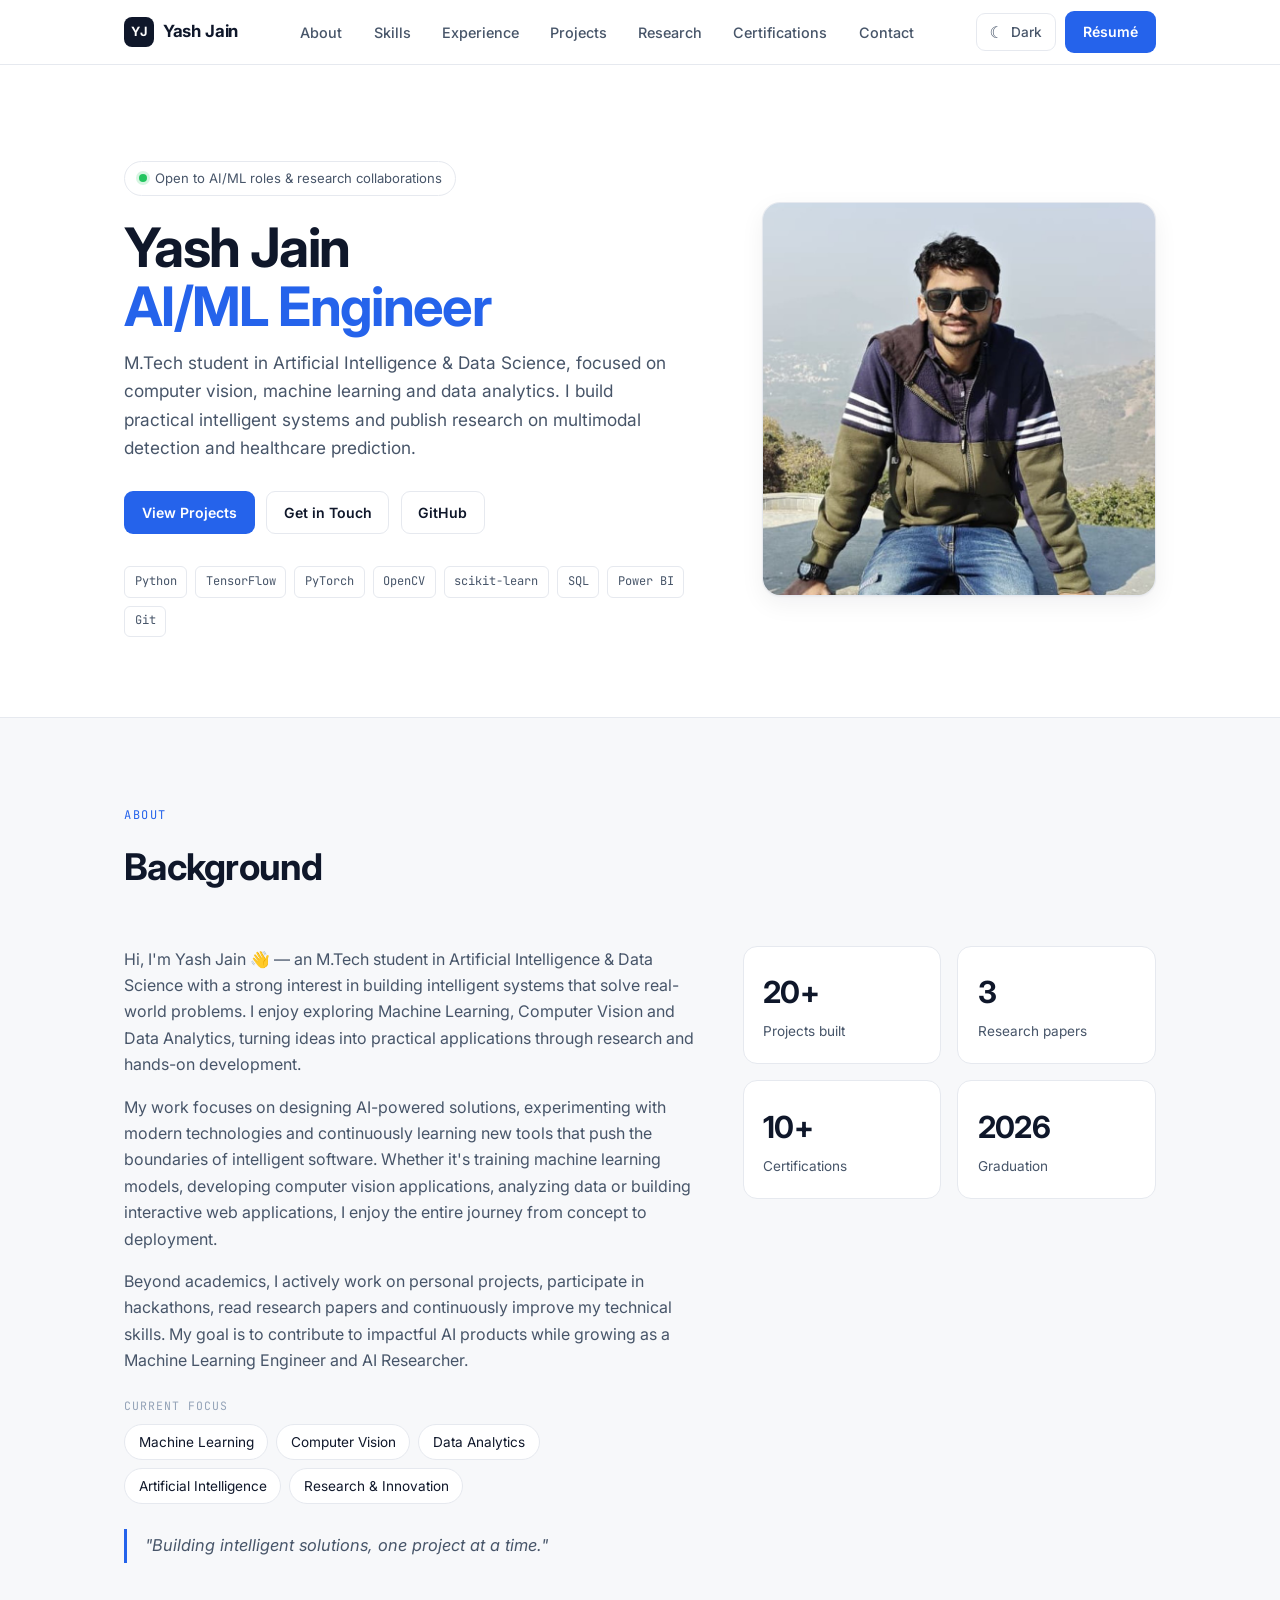
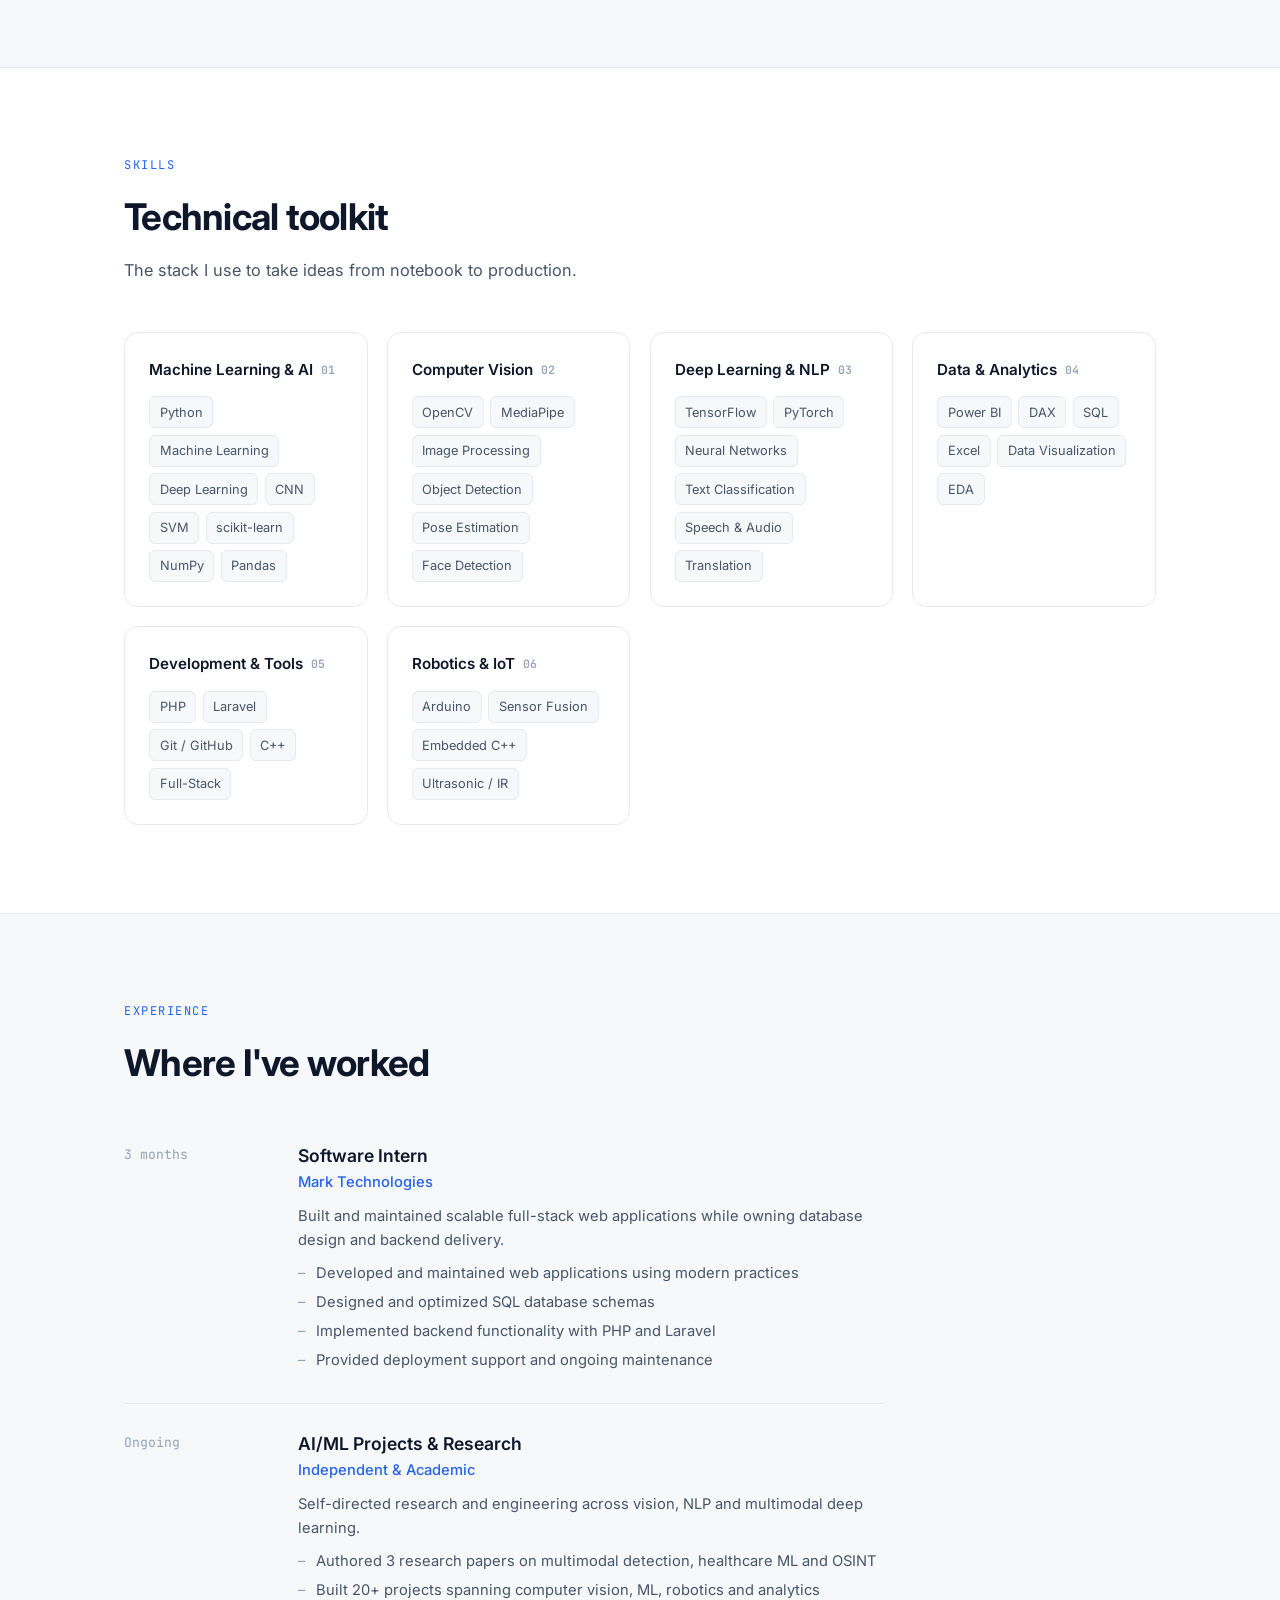
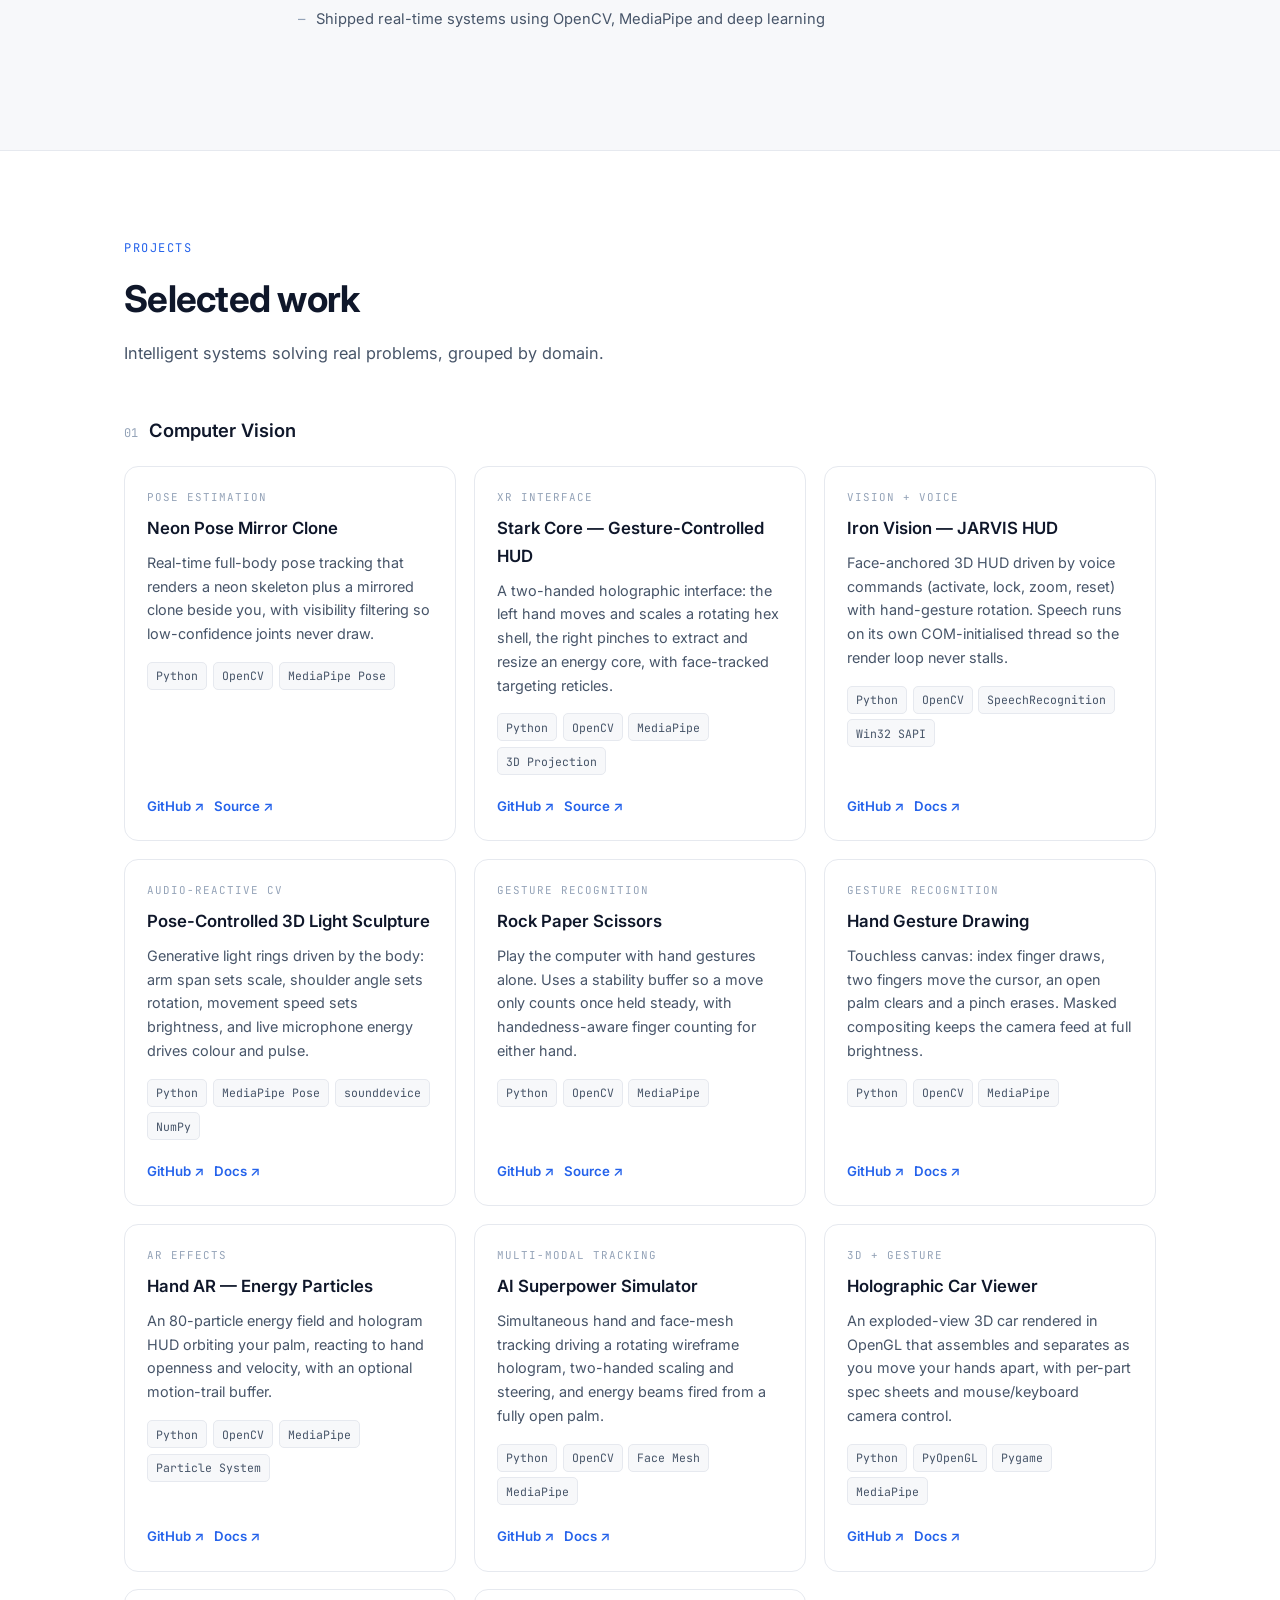
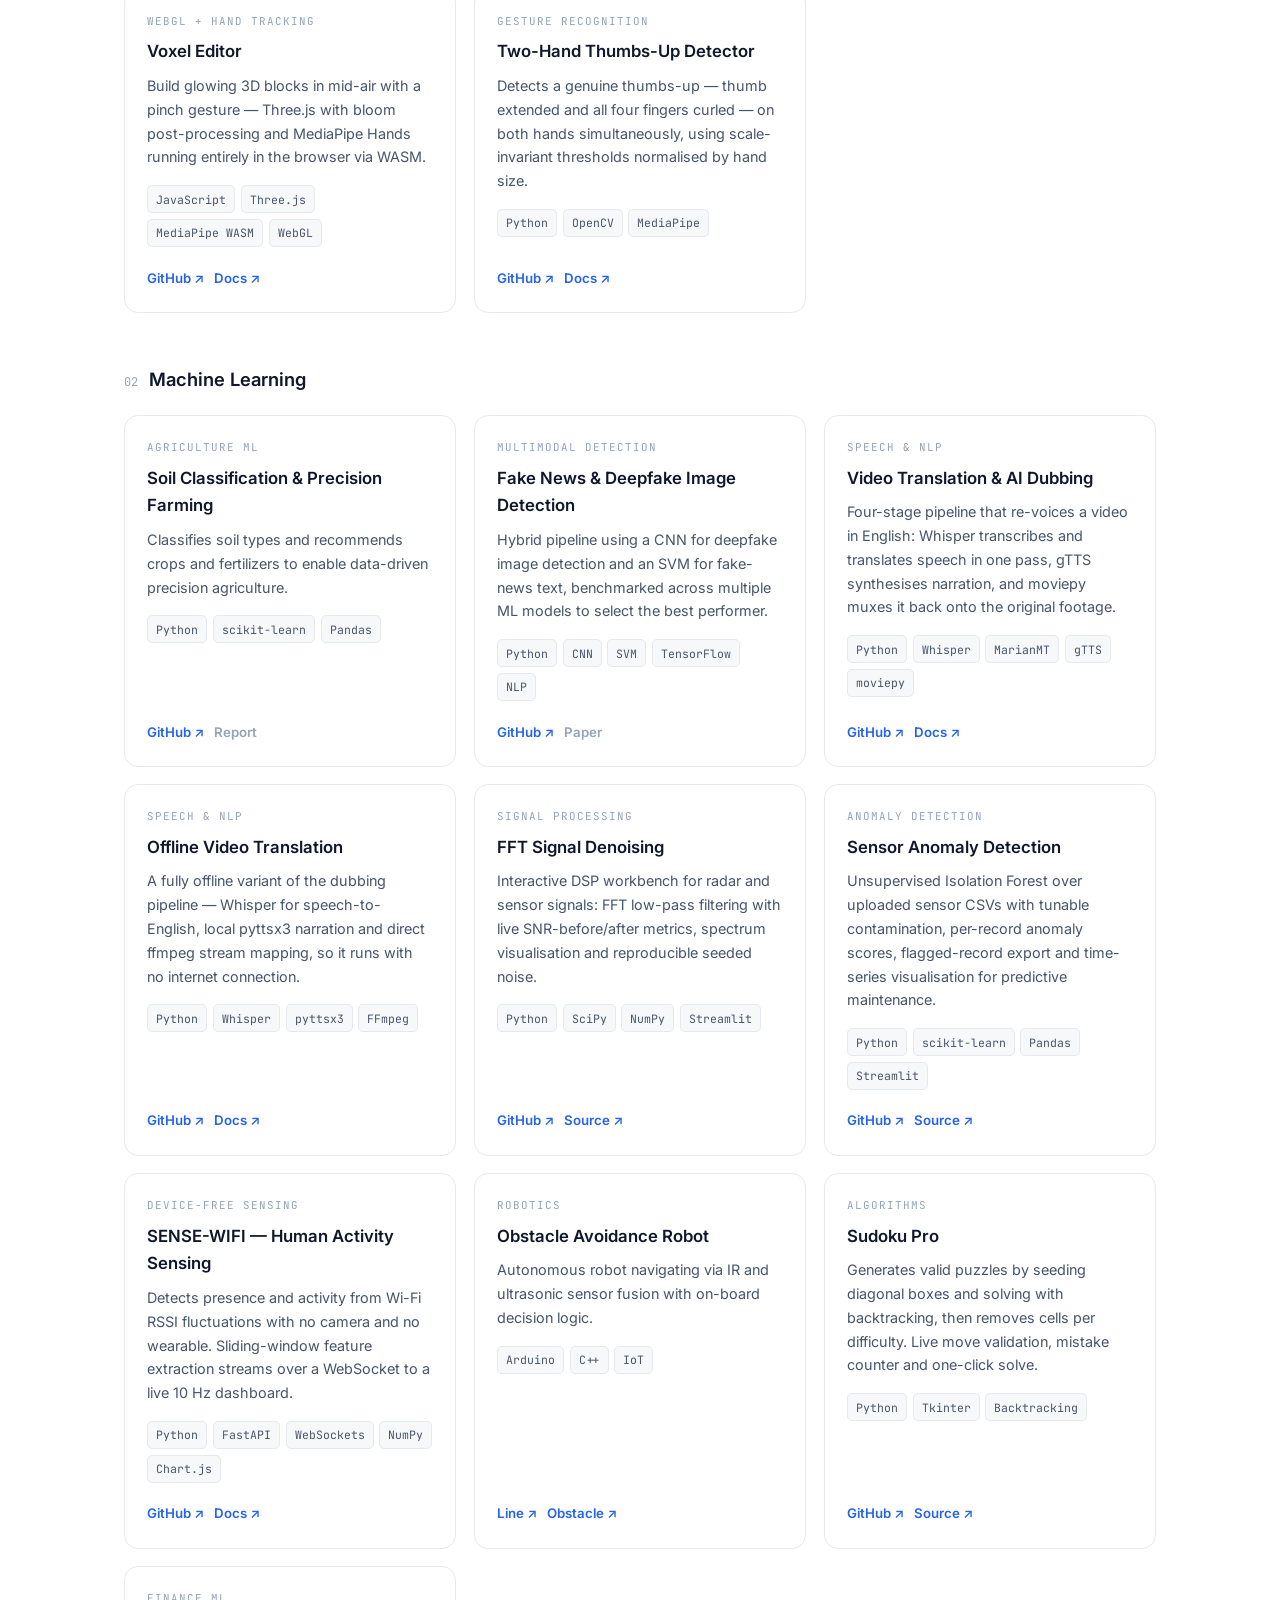
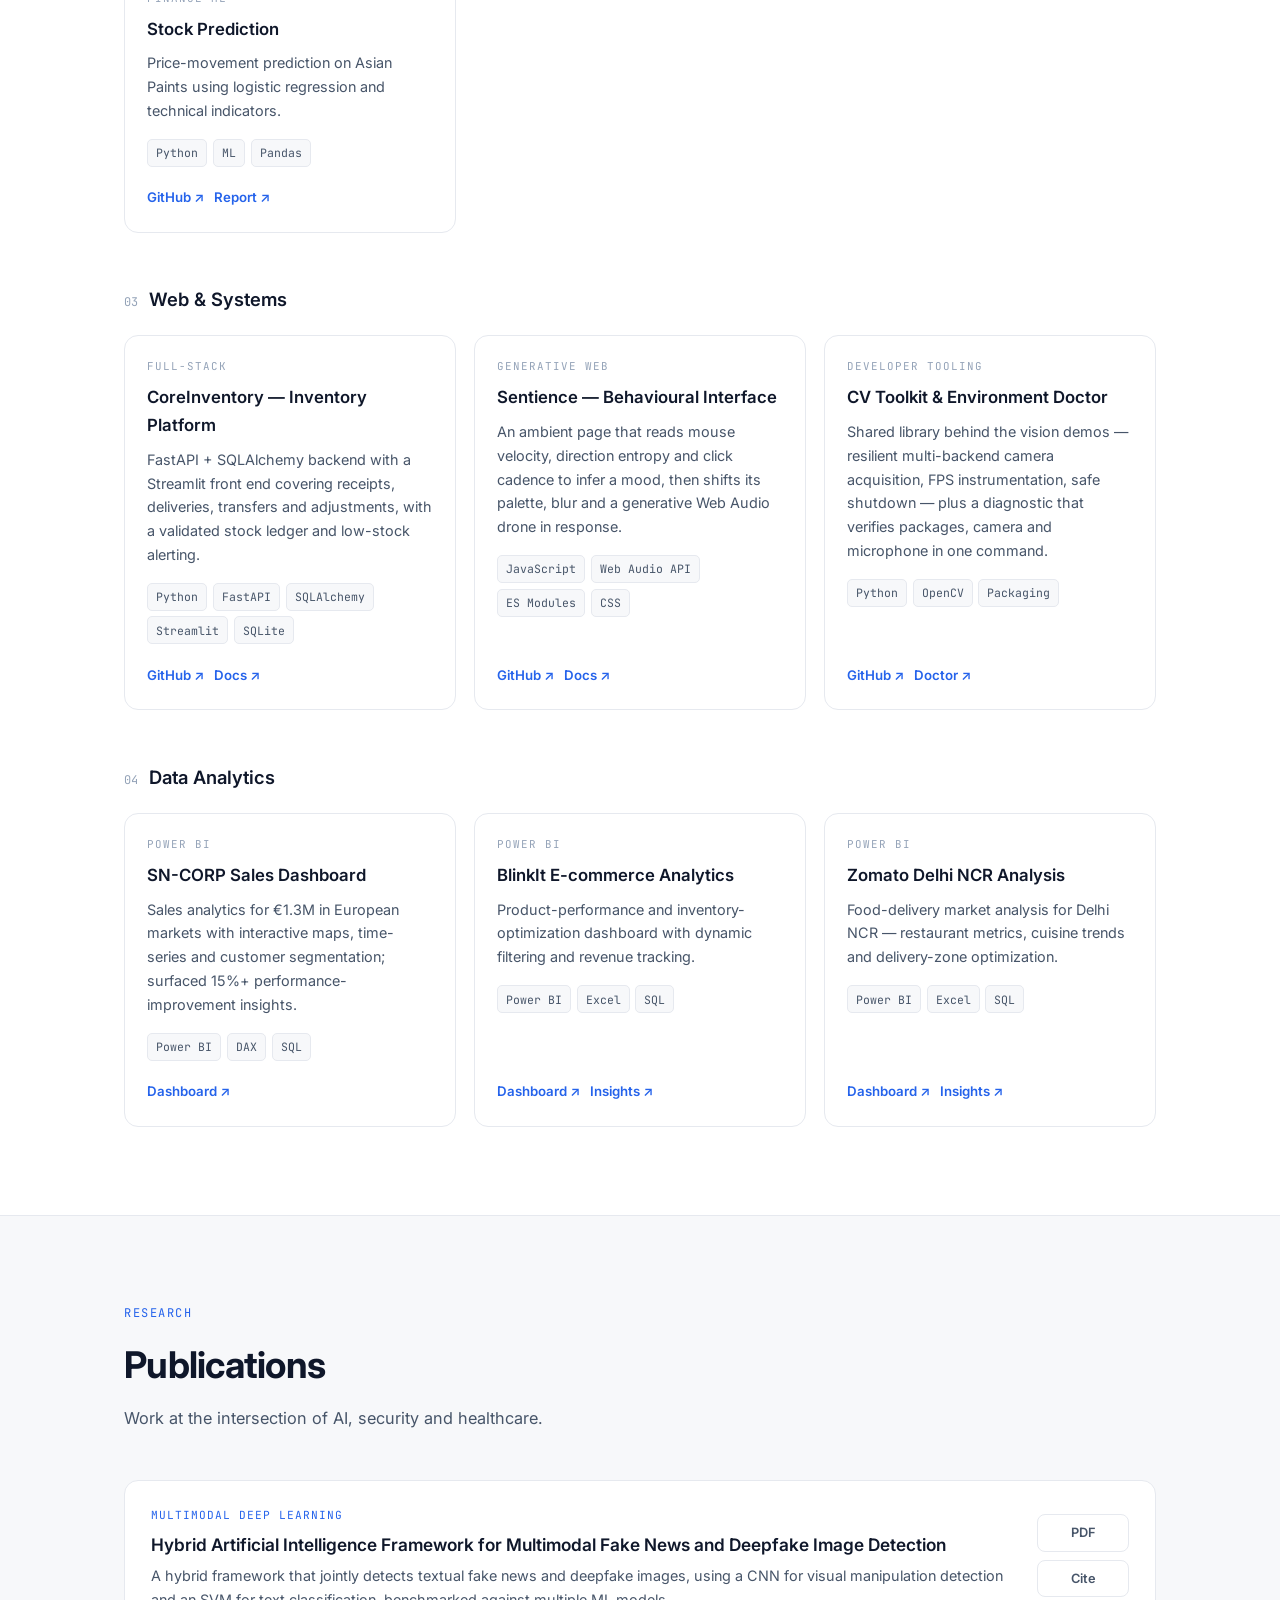
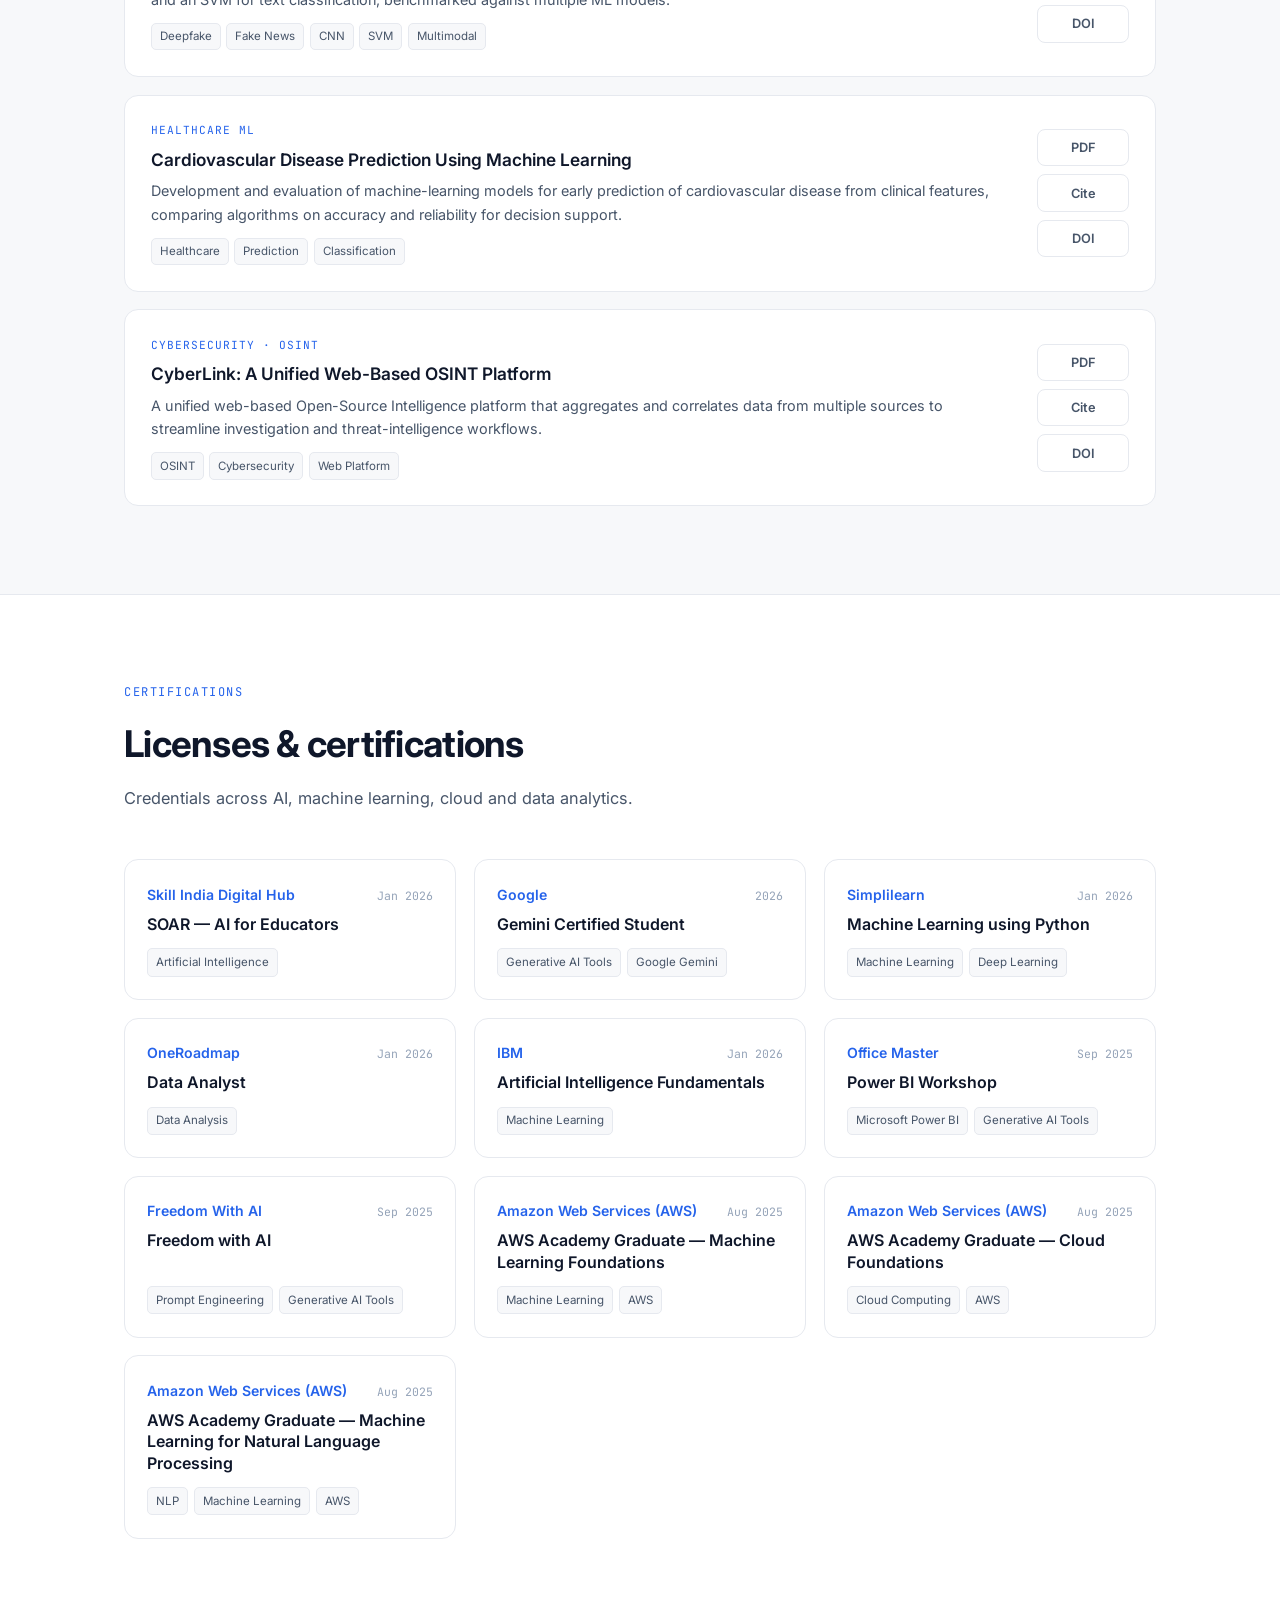
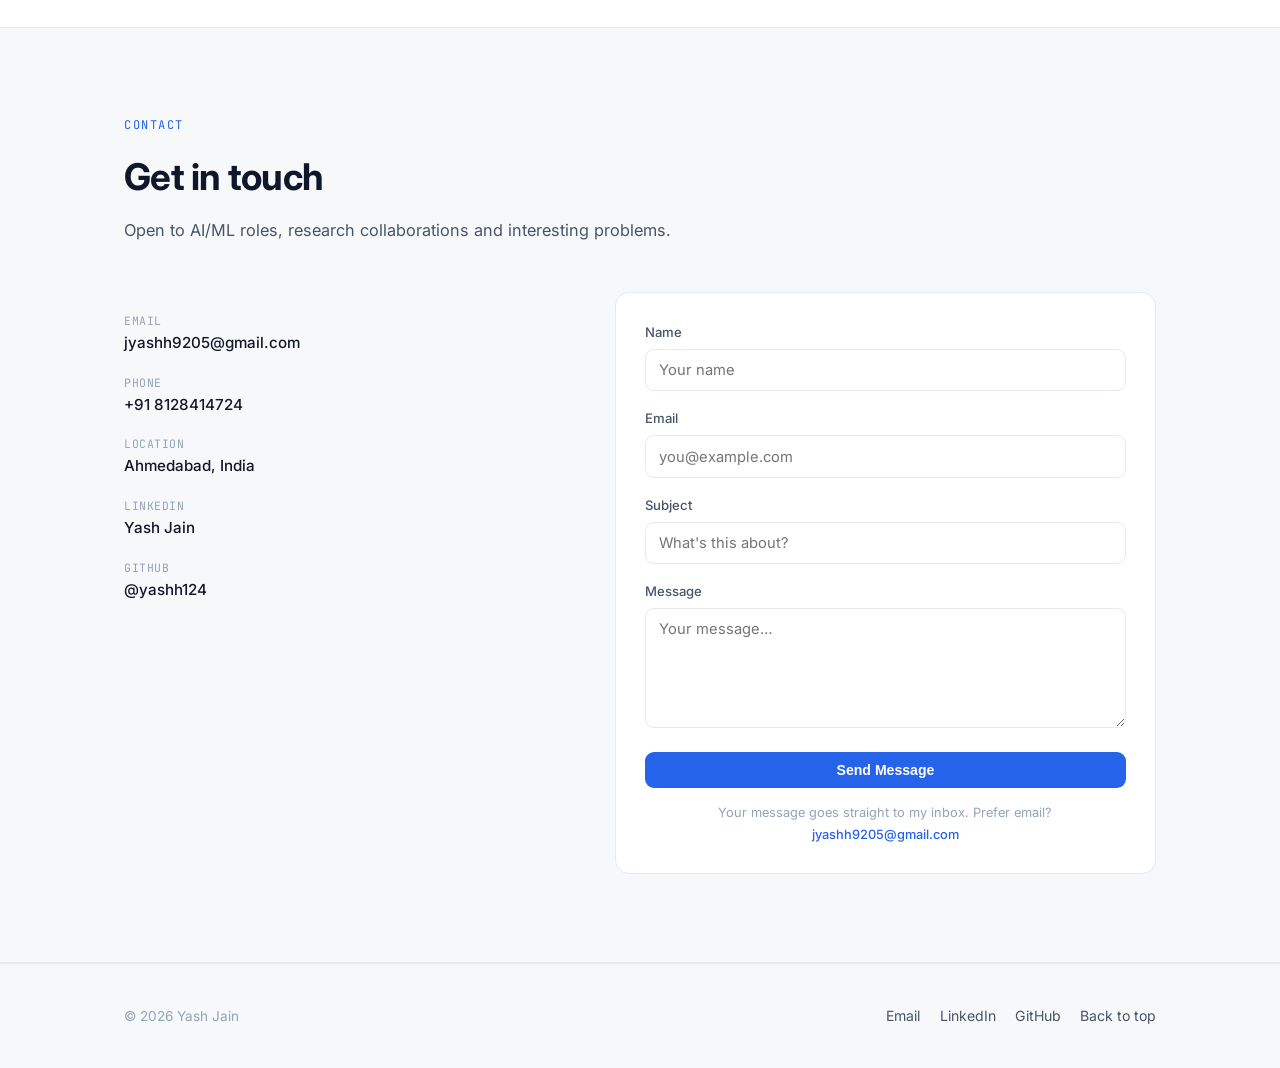
==== commit f42a62b0: "Rewrite projects section with real repos and accurate descriptions Every project card now links to a" ====
--- a/index.html
+++ b/index.html
@@ -411,40 +411,70 @@
       <div class="group-title reveal"><span class="c">01</span><h3>Computer Vision</h3></div>
       <div class="grid">
         <div class="card reveal">
-          <div class="kicker">Pose Estimation</div><h4>Pose Clone</h4>
-          <p class="desc">Real-time human pose estimation that mirrors and clones body movements from a live camera feed.</p>
+          <div class="kicker">Pose Estimation</div><h4>Neon Pose Mirror Clone</h4>
+          <p class="desc">Real-time full-body pose tracking that renders a neon skeleton plus a mirrored clone beside you, with visibility filtering so low-confidence joints never draw.</p>
+          <div class="tech"><span>Python</span><span>OpenCV</span><span>MediaPipe Pose</span></div>
+          <div class="links"><a href="https://github.com/yashh124/Neon-Pose-Mirror-Clone" target="_blank" rel="noopener">GitHub ↗</a><a href="https://github.com/yashh124/computer-vision-projects/tree/main/pose_clone" target="_blank" rel="noopener">Source ↗</a></div>
+        </div>
+        <div class="card reveal">
+          <div class="kicker">XR Interface</div><h4>Stark Core — Gesture-Controlled HUD</h4>
+          <p class="desc">A two-handed holographic interface: the left hand moves and scales a rotating hex shell, the right pinches to extract and resize an energy core, with face-tracked targeting reticles.</p>
+          <div class="tech"><span>Python</span><span>OpenCV</span><span>MediaPipe</span><span>3D Projection</span></div>
+          <div class="links"><a href="https://github.com/yashh124/Stark-Core-XR-Interface-Gesture-Controlled-HUD-" target="_blank" rel="noopener">GitHub ↗</a><a href="https://github.com/yashh124/computer-vision-projects/tree/main/hand" target="_blank" rel="noopener">Source ↗</a></div>
+        </div>
+        <div class="card reveal">
+          <div class="kicker">Vision + Voice</div><h4>Iron Vision — JARVIS HUD</h4>
+          <p class="desc">Face-anchored 3D HUD driven by voice commands (activate, lock, zoom, reset) with hand-gesture rotation. Speech runs on its own COM-initialised thread so the render loop never stalls.</p>
+          <div class="tech"><span>Python</span><span>OpenCV</span><span>SpeechRecognition</span><span>Win32 SAPI</span></div>
+          <div class="links"><a href="https://github.com/yashh124/computer-vision-projects/tree/main/iron_vision" target="_blank" rel="noopener">GitHub ↗</a><a href="https://github.com/yashh124/computer-vision-projects#the-demos" target="_blank" rel="noopener">Docs ↗</a></div>
+        </div>
+        <div class="card reveal">
+          <div class="kicker">Audio-Reactive CV</div><h4>Pose-Controlled 3D Light Sculpture</h4>
+          <p class="desc">Generative light rings driven by the body: arm span sets scale, shoulder angle sets rotation, movement speed sets brightness, and live microphone energy drives colour and pulse.</p>
+          <div class="tech"><span>Python</span><span>MediaPipe Pose</span><span>sounddevice</span><span>NumPy</span></div>
+          <div class="links"><a href="https://github.com/yashh124/computer-vision-projects/tree/main/Pose-Controlled%203D%20Light%20Sculpture" target="_blank" rel="noopener">GitHub ↗</a><a href="https://github.com/yashh124/computer-vision-projects#the-demos" target="_blank" rel="noopener">Docs ↗</a></div>
+        </div>
+        <div class="card reveal">
+          <div class="kicker">Gesture Recognition</div><h4>Rock Paper Scissors</h4>
+          <p class="desc">Play the computer with hand gestures alone. Uses a stability buffer so a move only counts once held steady, with handedness-aware finger counting for either hand.</p>
           <div class="tech"><span>Python</span><span>OpenCV</span><span>MediaPipe</span></div>
-          <div class="links"><a href="https://github.com/yashh124" target="_blank" rel="noopener">GitHub ↗</a><a href="#" class="muted">Demo</a></div>
-        </div>
-        <div class="card reveal">
-          <div class="kicker">Gesture Recognition</div><h4>Rock Paper Scissors</h4>
-          <p class="desc">Play against the computer using live hand-gesture recognition — no clicks, fully camera-driven.</p>
+          <div class="links"><a href="https://github.com/yashh124/stone-paper-scissors-opencv" target="_blank" rel="noopener">GitHub ↗</a><a href="https://github.com/yashh124/computer-vision-projects/tree/main/stonepaper" target="_blank" rel="noopener">Source ↗</a></div>
+        </div>
+        <div class="card reveal">
+          <div class="kicker">Gesture Recognition</div><h4>Hand Gesture Drawing</h4>
+          <p class="desc">Touchless canvas: index finger draws, two fingers move the cursor, an open palm clears and a pinch erases. Masked compositing keeps the camera feed at full brightness.</p>
           <div class="tech"><span>Python</span><span>OpenCV</span><span>MediaPipe</span></div>
-          <div class="links"><a href="https://github.com/yashh124" target="_blank" rel="noopener">GitHub ↗</a><a href="#" class="muted">Demo</a></div>
-        </div>
-        <div class="card reveal">
-          <div class="kicker">Vision + Voice Assistant</div><h4>Iron Vision + Jarvis</h4>
-          <p class="desc">An assistant combining computer-vision overlays with a voice-controlled agent for commands and automation.</p>
-          <div class="tech"><span>Python</span><span>OpenCV</span><span>Speech</span><span>Automation</span></div>
-          <div class="links"><a href="https://github.com/yashh124" target="_blank" rel="noopener">GitHub ↗</a><a href="#" class="muted">Demo</a></div>
-        </div>
-        <div class="card reveal">
-          <div class="kicker">Conversational AI</div><h4>AI Interview Simulator</h4>
-          <p class="desc">Simulates realistic interviews — asks questions, captures responses and returns AI-driven feedback for candidate prep.</p>
-          <div class="tech"><span>Python</span><span>NLP</span><span>Speech</span><span>LLM</span></div>
-          <div class="links"><a href="https://github.com/yashh124" target="_blank" rel="noopener">GitHub ↗</a><a href="#" class="muted">Demo</a></div>
-        </div>
-        <div class="card reveal">
-          <div class="kicker">Gesture Recognition</div><h4>Hand Gesture Drawing</h4>
-          <p class="desc">Touchless drawing canvas controlled entirely by finger movements tracked in real time.</p>
+          <div class="links"><a href="https://github.com/yashh124/computer-vision-projects/tree/main/draw%20cv" target="_blank" rel="noopener">GitHub ↗</a><a href="https://github.com/yashh124/computer-vision-projects#the-demos" target="_blank" rel="noopener">Docs ↗</a></div>
+        </div>
+        <div class="card reveal">
+          <div class="kicker">AR Effects</div><h4>Hand AR — Energy Particles</h4>
+          <p class="desc">An 80-particle energy field and hologram HUD orbiting your palm, reacting to hand openness and velocity, with an optional motion-trail buffer.</p>
+          <div class="tech"><span>Python</span><span>OpenCV</span><span>MediaPipe</span><span>Particle System</span></div>
+          <div class="links"><a href="https://github.com/yashh124/computer-vision-projects/tree/main/hand_ar" target="_blank" rel="noopener">GitHub ↗</a><a href="https://github.com/yashh124/computer-vision-projects#the-demos" target="_blank" rel="noopener">Docs ↗</a></div>
+        </div>
+        <div class="card reveal">
+          <div class="kicker">Multi-Modal Tracking</div><h4>AI Superpower Simulator</h4>
+          <p class="desc">Simultaneous hand and face-mesh tracking driving a rotating wireframe hologram, two-handed scaling and steering, and energy beams fired from a fully open palm.</p>
+          <div class="tech"><span>Python</span><span>OpenCV</span><span>Face Mesh</span><span>MediaPipe</span></div>
+          <div class="links"><a href="https://github.com/yashh124/ai-ml-projects/tree/main/cvv/superpower_sim" target="_blank" rel="noopener">GitHub ↗</a><a href="https://github.com/yashh124/ai-ml-projects/tree/main/cvv/superpower_sim#readme" target="_blank" rel="noopener">Docs ↗</a></div>
+        </div>
+        <div class="card reveal">
+          <div class="kicker">3D + Gesture</div><h4>Holographic Car Viewer</h4>
+          <p class="desc">An exploded-view 3D car rendered in OpenGL that assembles and separates as you move your hands apart, with per-part spec sheets and mouse/keyboard camera control.</p>
+          <div class="tech"><span>Python</span><span>PyOpenGL</span><span>Pygame</span><span>MediaPipe</span></div>
+          <div class="links"><a href="https://github.com/yashh124/ai-ml-projects/tree/main/vehicle" target="_blank" rel="noopener">GitHub ↗</a><a href="https://github.com/yashh124/ai-ml-projects/tree/main/vehicle#readme" target="_blank" rel="noopener">Docs ↗</a></div>
+        </div>
+        <div class="card reveal">
+          <div class="kicker">WebGL + Hand Tracking</div><h4>Voxel Editor</h4>
+          <p class="desc">Build glowing 3D blocks in mid-air with a pinch gesture — Three.js with bloom post-processing and MediaPipe Hands running entirely in the browser via WASM.</p>
+          <div class="tech"><span>JavaScript</span><span>Three.js</span><span>MediaPipe WASM</span><span>WebGL</span></div>
+          <div class="links"><a href="https://github.com/yashh124/ai-ml-projects/tree/main/voxel" target="_blank" rel="noopener">GitHub ↗</a><a href="https://github.com/yashh124/ai-ml-projects/tree/main/voxel#readme" target="_blank" rel="noopener">Docs ↗</a></div>
+        </div>
+        <div class="card reveal">
+          <div class="kicker">Gesture Recognition</div><h4>Two-Hand Thumbs-Up Detector</h4>
+          <p class="desc">Detects a genuine thumbs-up — thumb extended and all four fingers curled — on both hands simultaneously, using scale-invariant thresholds normalised by hand size.</p>
           <div class="tech"><span>Python</span><span>OpenCV</span><span>MediaPipe</span></div>
-          <div class="links"><a href="https://github.com/yashh124" target="_blank" rel="noopener">GitHub ↗</a><a href="#" class="muted">Demo</a></div>
-        </div>
-        <div class="card reveal">
-          <div class="kicker">Interactive CV</div><h4>CV Birthday Interactive</h4>
-          <p class="desc">An interactive experience driven by face detection and gesture-triggered animations.</p>
-          <div class="tech"><span>Python</span><span>OpenCV</span><span>Face Detection</span></div>
-          <div class="links"><a href="https://github.com/yashh124" target="_blank" rel="noopener">GitHub ↗</a><a href="#" class="muted">Docs</a></div>
+          <div class="links"><a href="https://github.com/yashh124/computer-vision-projects/tree/main/vision" target="_blank" rel="noopener">GitHub ↗</a><a href="https://github.com/yashh124/computer-vision-projects#the-demos" target="_blank" rel="noopener">Docs ↗</a></div>
         </div>
       </div>
     </div>
@@ -466,22 +496,34 @@
           <div class="links"><a href="https://github.com/yashh124" target="_blank" rel="noopener">GitHub ↗</a><a href="#research" class="muted">Paper</a></div>
         </div>
         <div class="card reveal">
-          <div class="kicker">Speech &amp; NLP</div><h4>Video Translation</h4>
-          <p class="desc">Translates spoken video content from Hindi to English and other languages, combining speech-to-text, translation and re-voicing.</p>
-          <div class="tech"><span>Python</span><span>Speech-to-Text</span><span>Translation</span><span>NLP</span></div>
-          <div class="links"><a href="https://github.com/yashh124" target="_blank" rel="noopener">GitHub ↗</a><a href="#" class="muted">Demo</a></div>
-        </div>
-        <div class="card reveal">
-          <div class="kicker">Audio ML</div><h4>Noise Detection System</h4>
-          <p class="desc">Real-time environmental noise monitoring and classification for smart-city applications.</p>
-          <div class="tech"><span>Python</span><span>ML</span><span>Audio</span></div>
-          <div class="links"><a href="https://github.com/yashh124" target="_blank" rel="noopener">GitHub ↗</a><a href="#" class="muted">Demo</a></div>
-        </div>
-        <div class="card reveal">
-          <div class="kicker">Anomaly Detection</div><h4>Anomaly Detection System</h4>
-          <p class="desc">Detects unusual patterns in data streams for industrial safety, with real-time alerting.</p>
-          <div class="tech"><span>Python</span><span>scikit-learn</span></div>
-          <div class="links"><a href="https://github.com/yashh124" target="_blank" rel="noopener">GitHub ↗</a><a href="#" class="muted">Report</a></div>
+          <div class="kicker">Speech &amp; NLP</div><h4>Video Translation &amp; AI Dubbing</h4>
+          <p class="desc">Four-stage pipeline that re-voices a video in English: Whisper transcribes and translates speech in one pass, gTTS synthesises narration, and moviepy muxes it back onto the original footage.</p>
+          <div class="tech"><span>Python</span><span>Whisper</span><span>MarianMT</span><span>gTTS</span><span>moviepy</span></div>
+          <div class="links"><a href="https://github.com/yashh124/ai-ml-projects/tree/main/aiml" target="_blank" rel="noopener">GitHub ↗</a><a href="https://github.com/yashh124/ai-ml-projects/tree/main/aiml#readme" target="_blank" rel="noopener">Docs ↗</a></div>
+        </div>
+        <div class="card reveal">
+          <div class="kicker">Speech &amp; NLP</div><h4>Offline Video Translation</h4>
+          <p class="desc">A fully offline variant of the dubbing pipeline — Whisper for speech-to-English, local pyttsx3 narration and direct ffmpeg stream mapping, so it runs with no internet connection.</p>
+          <div class="tech"><span>Python</span><span>Whisper</span><span>pyttsx3</span><span>FFmpeg</span></div>
+          <div class="links"><a href="https://github.com/yashh124/ai-ml-projects/tree/main/video%20ai" target="_blank" rel="noopener">GitHub ↗</a><a href="https://github.com/yashh124/ai-ml-projects/tree/main/video%20ai#readme" target="_blank" rel="noopener">Docs ↗</a></div>
+        </div>
+        <div class="card reveal">
+          <div class="kicker">Signal Processing</div><h4>FFT Signal Denoising</h4>
+          <p class="desc">Interactive DSP workbench for radar and sensor signals: FFT low-pass filtering with live SNR-before/after metrics, spectrum visualisation and reproducible seeded noise.</p>
+          <div class="tech"><span>Python</span><span>SciPy</span><span>NumPy</span><span>Streamlit</span></div>
+          <div class="links"><a href="https://github.com/yashh124/signal-denoising-dsp" target="_blank" rel="noopener">GitHub ↗</a><a href="https://github.com/yashh124/ai-ml-projects/tree/main/noise%20reduction" target="_blank" rel="noopener">Source ↗</a></div>
+        </div>
+        <div class="card reveal">
+          <div class="kicker">Anomaly Detection</div><h4>Sensor Anomaly Detection</h4>
+          <p class="desc">Unsupervised Isolation Forest over uploaded sensor CSVs with tunable contamination, per-record anomaly scores, flagged-record export and time-series visualisation for predictive maintenance.</p>
+          <div class="tech"><span>Python</span><span>scikit-learn</span><span>Pandas</span><span>Streamlit</span></div>
+          <div class="links"><a href="https://github.com/yashh124/anomaly-detection-system" target="_blank" rel="noopener">GitHub ↗</a><a href="https://github.com/yashh124/ai-ml-projects/tree/main/anomaly" target="_blank" rel="noopener">Source ↗</a></div>
+        </div>
+        <div class="card reveal">
+          <div class="kicker">Device-Free Sensing</div><h4>SENSE-WIFI — Human Activity Sensing</h4>
+          <p class="desc">Detects presence and activity from Wi-Fi RSSI fluctuations with no camera and no wearable. Sliding-window feature extraction streams over a WebSocket to a live 10 Hz dashboard.</p>
+          <div class="tech"><span>Python</span><span>FastAPI</span><span>WebSockets</span><span>NumPy</span><span>Chart.js</span></div>
+          <div class="links"><a href="https://github.com/yashh124/ai-ml-projects/tree/main/wall" target="_blank" rel="noopener">GitHub ↗</a><a href="https://github.com/yashh124/ai-ml-projects/tree/main/wall#readme" target="_blank" rel="noopener">Docs ↗</a></div>
         </div>
         <div class="card reveal">
           <div class="kicker">Robotics</div><h4>Obstacle Avoidance Robot</h4>
@@ -490,10 +532,10 @@
           <div class="links"><a href="https://drive.google.com/file/d/1sEDDx6hyOoLnFrGhEYvul5iV9oMPF_Vt/view" target="_blank" rel="noopener">Line ↗</a><a href="https://drive.google.com/file/d/119tCBHmcMLHxXLM3BlZls36olc0k6j2w/view" target="_blank" rel="noopener">Obstacle ↗</a></div>
         </div>
         <div class="card reveal">
-          <div class="kicker">Algorithms</div><h4>Sudoku Solver</h4>
-          <p class="desc">Interactive solver using a backtracking algorithm, with multiple difficulty levels.</p>
-          <div class="tech"><span>Python</span><span>Pygame</span></div>
-          <div class="links"><a href="https://github.com/yashh124" target="_blank" rel="noopener">GitHub ↗</a><a href="#" class="muted">Play</a></div>
+          <div class="kicker">Algorithms</div><h4>Sudoku Pro</h4>
+          <p class="desc">Generates valid puzzles by seeding diagonal boxes and solving with backtracking, then removes cells per difficulty. Live move validation, mistake counter and one-click solve.</p>
+          <div class="tech"><span>Python</span><span>Tkinter</span><span>Backtracking</span></div>
+          <div class="links"><a href="https://github.com/yashh124/SUDOKU" target="_blank" rel="noopener">GitHub ↗</a><a href="https://github.com/yashh124/ai-ml-projects/tree/main/sudoku" target="_blank" rel="noopener">Source ↗</a></div>
         </div>
         <div class="card reveal">
           <div class="kicker">Finance ML</div><h4>Stock Prediction</h4>
@@ -504,9 +546,34 @@
       </div>
     </div>
 
+    <!-- WEB / SYSTEMS -->
+    <div class="proj-group">
+      <div class="group-title reveal"><span class="c">03</span><h3>Web &amp; Systems</h3></div>
+      <div class="grid">
+        <div class="card reveal">
+          <div class="kicker">Full-Stack</div><h4>CoreInventory — Inventory Platform</h4>
+          <p class="desc">FastAPI + SQLAlchemy backend with a Streamlit front end covering receipts, deliveries, transfers and adjustments, with a validated stock ledger and low-stock alerting.</p>
+          <div class="tech"><span>Python</span><span>FastAPI</span><span>SQLAlchemy</span><span>Streamlit</span><span>SQLite</span></div>
+          <div class="links"><a href="https://github.com/yashh124/computer-vision-projects/tree/main/h_project" target="_blank" rel="noopener">GitHub ↗</a><a href="https://github.com/yashh124/computer-vision-projects#coreinventory-h_project" target="_blank" rel="noopener">Docs ↗</a></div>
+        </div>
+        <div class="card reveal">
+          <div class="kicker">Generative Web</div><h4>Sentience — Behavioural Interface</h4>
+          <p class="desc">An ambient page that reads mouse velocity, direction entropy and click cadence to infer a mood, then shifts its palette, blur and a generative Web Audio drone in response.</p>
+          <div class="tech"><span>JavaScript</span><span>Web Audio API</span><span>ES Modules</span><span>CSS</span></div>
+          <div class="links"><a href="https://github.com/yashh124/ai-ml-projects/tree/main/tp" target="_blank" rel="noopener">GitHub ↗</a><a href="https://github.com/yashh124/ai-ml-projects/tree/main/tp#readme" target="_blank" rel="noopener">Docs ↗</a></div>
+        </div>
+        <div class="card reveal">
+          <div class="kicker">Developer Tooling</div><h4>CV Toolkit &amp; Environment Doctor</h4>
+          <p class="desc">Shared library behind the vision demos — resilient multi-backend camera acquisition, FPS instrumentation, safe shutdown — plus a diagnostic that verifies packages, camera and microphone in one command.</p>
+          <div class="tech"><span>Python</span><span>OpenCV</span><span>Packaging</span></div>
+          <div class="links"><a href="https://github.com/yashh124/computer-vision-projects/blob/main/cvkit.py" target="_blank" rel="noopener">GitHub ↗</a><a href="https://github.com/yashh124/computer-vision-projects/blob/main/doctor.py" target="_blank" rel="noopener">Doctor ↗</a></div>
+        </div>
+      </div>
+    </div>
+
     <!-- DATA -->
     <div class="proj-group">
-      <div class="group-title reveal"><span class="c">03</span><h3>Data Analytics</h3></div>
+      <div class="group-title reveal"><span class="c">04</span><h3>Data Analytics</h3></div>
       <div class="grid">
         <div class="card reveal">
           <div class="kicker">Power BI</div><h4>SN-CORP Sales Dashboard</h4>
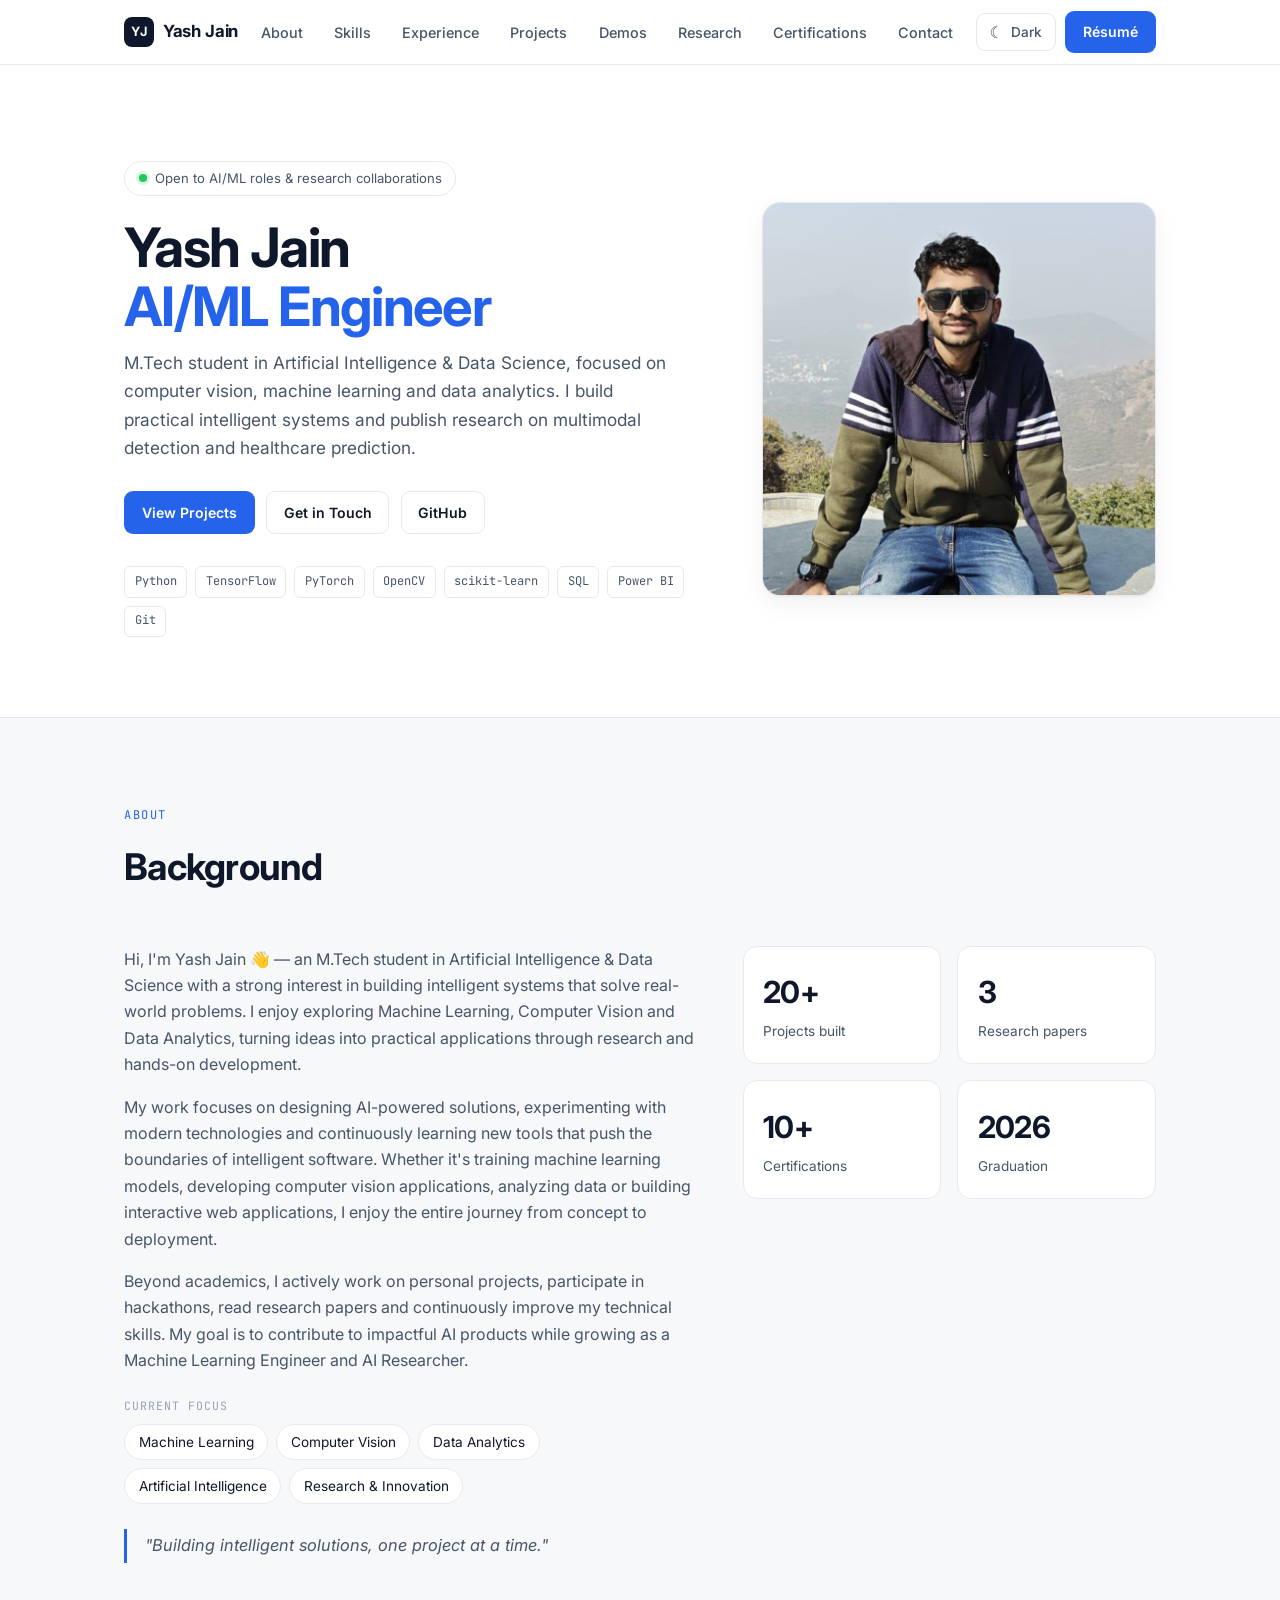
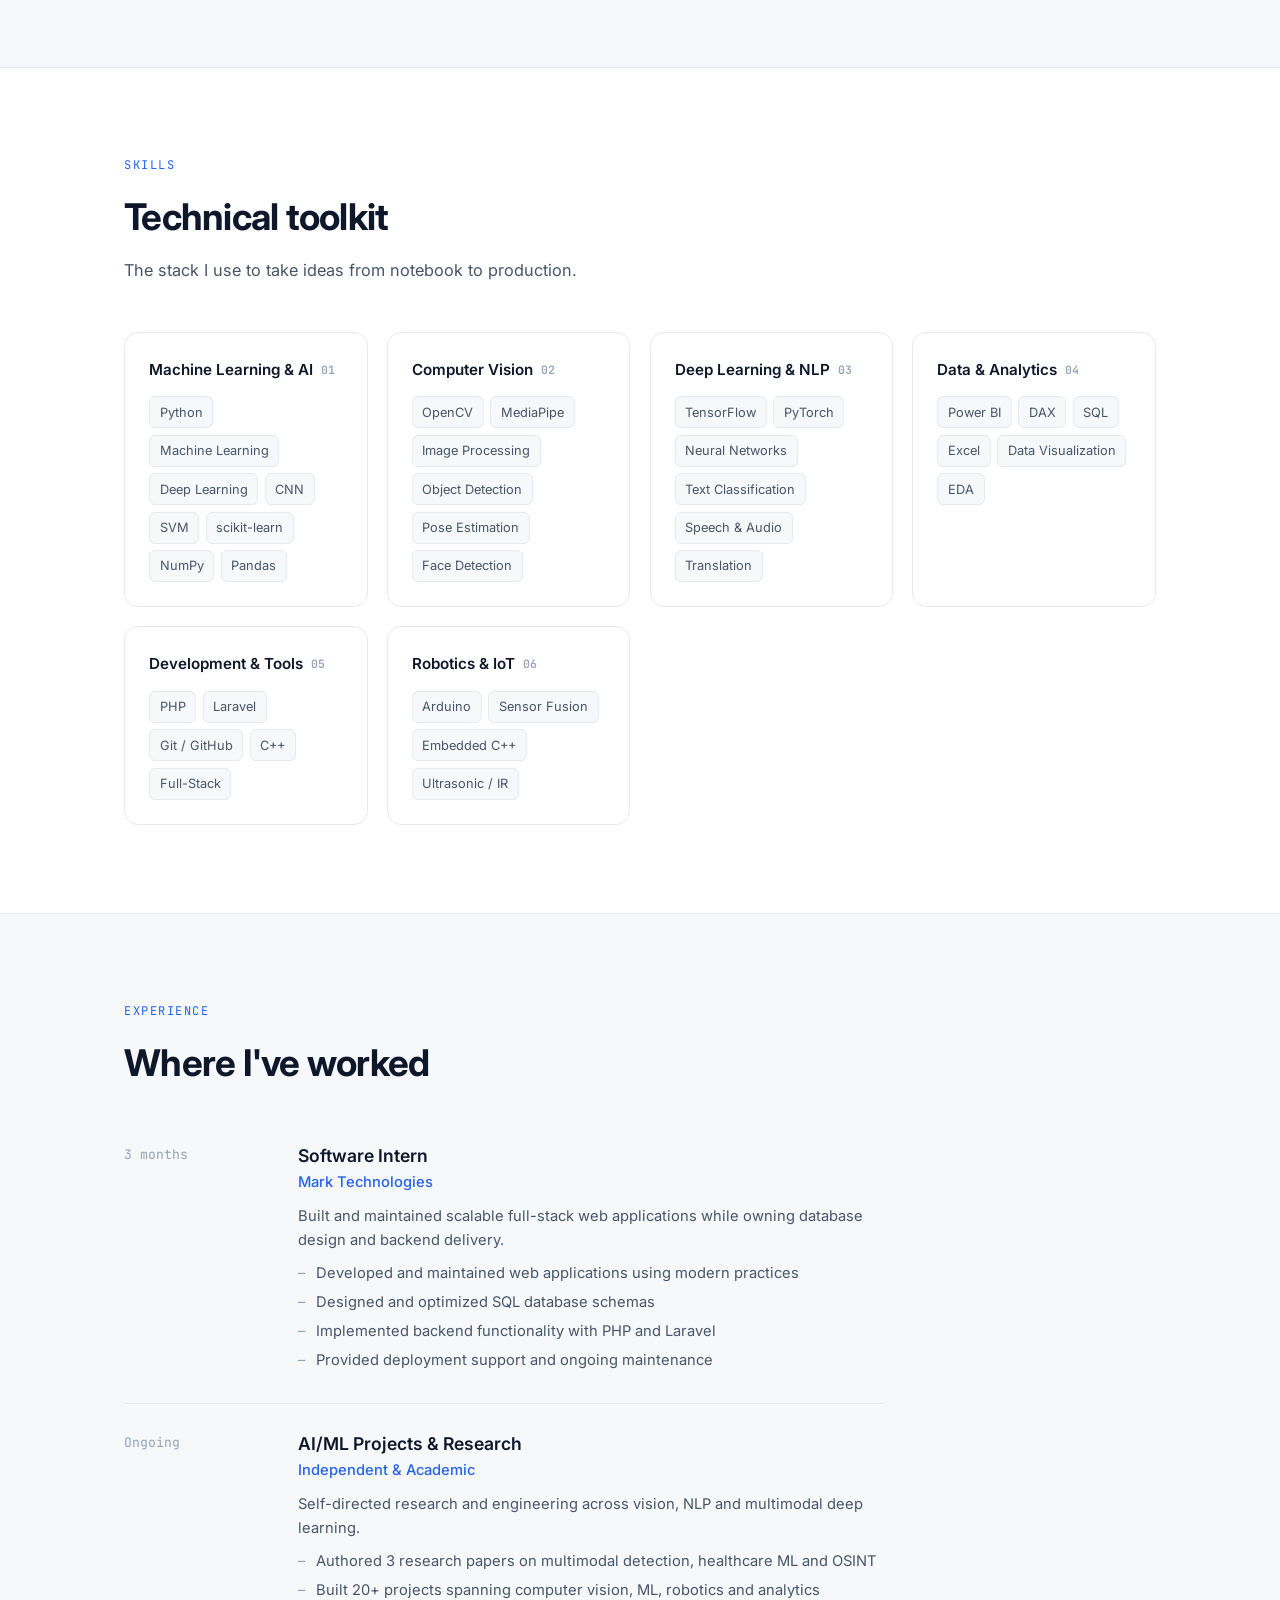
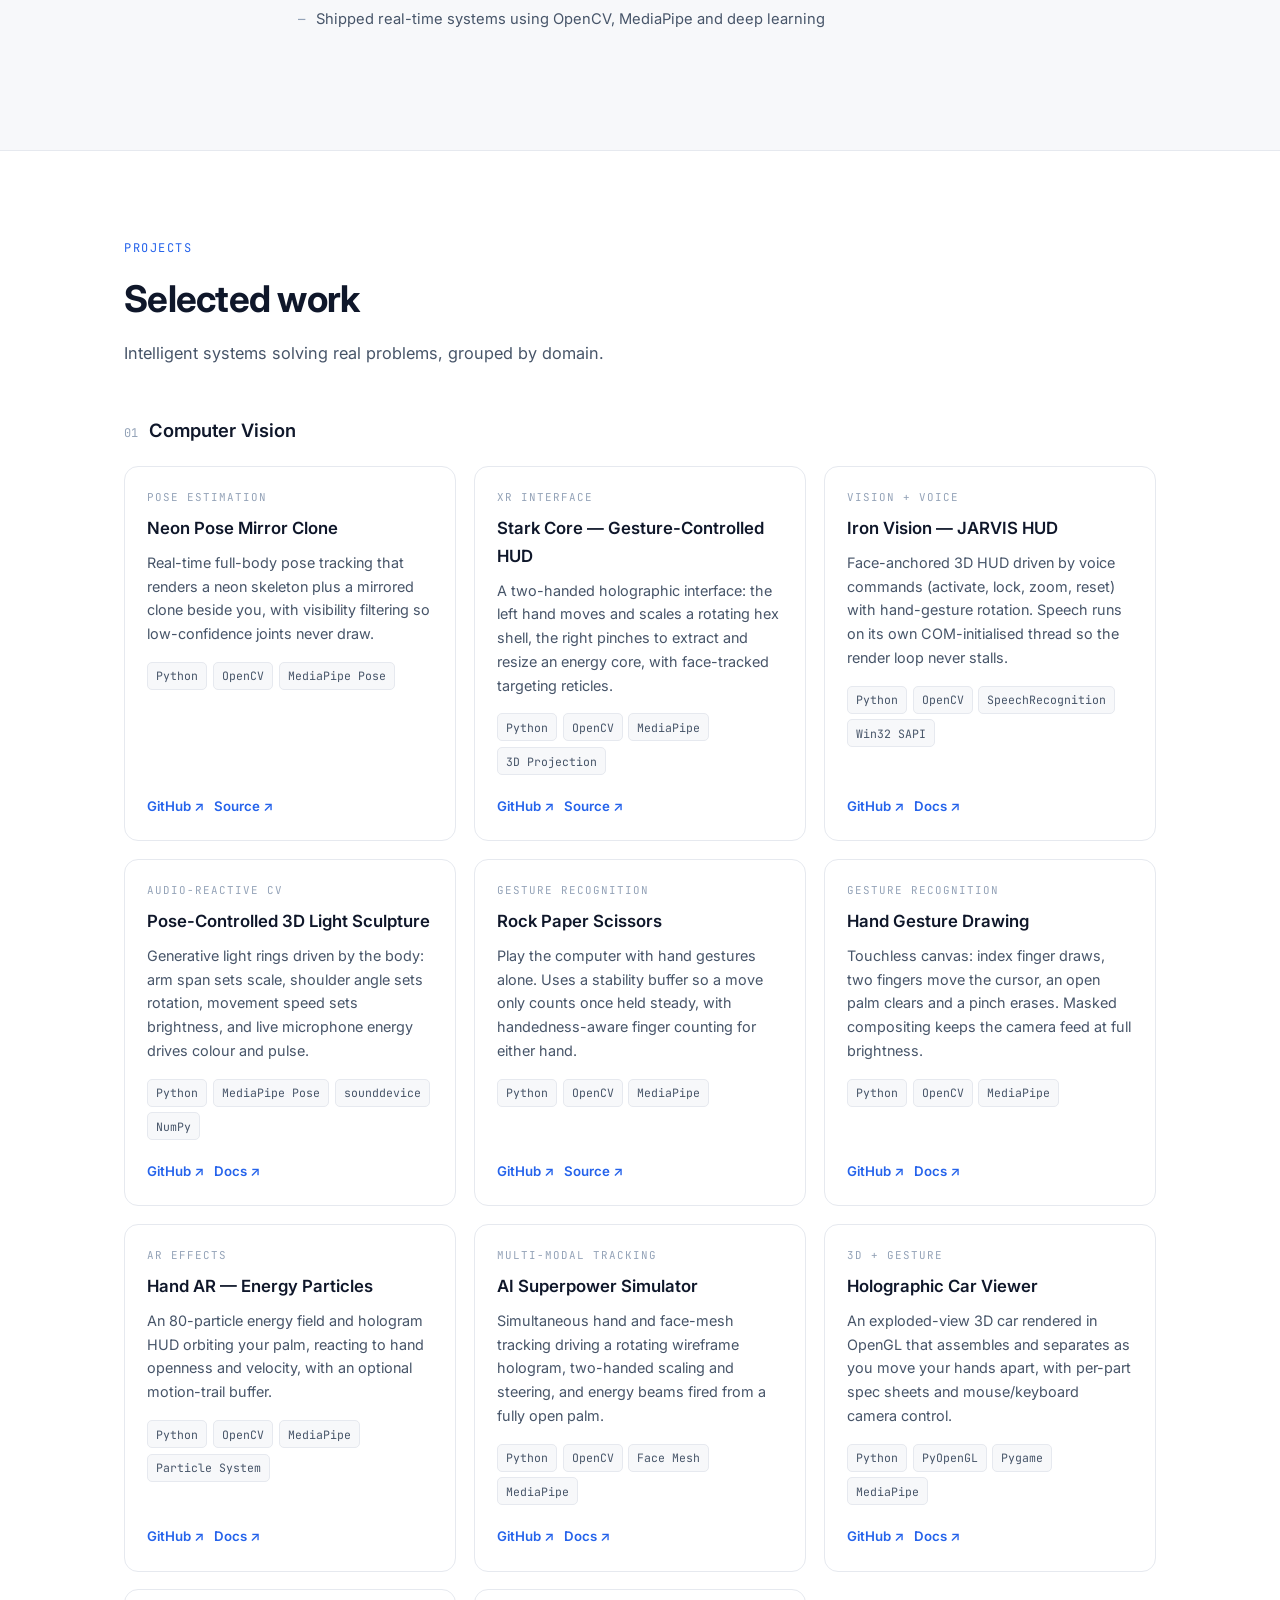
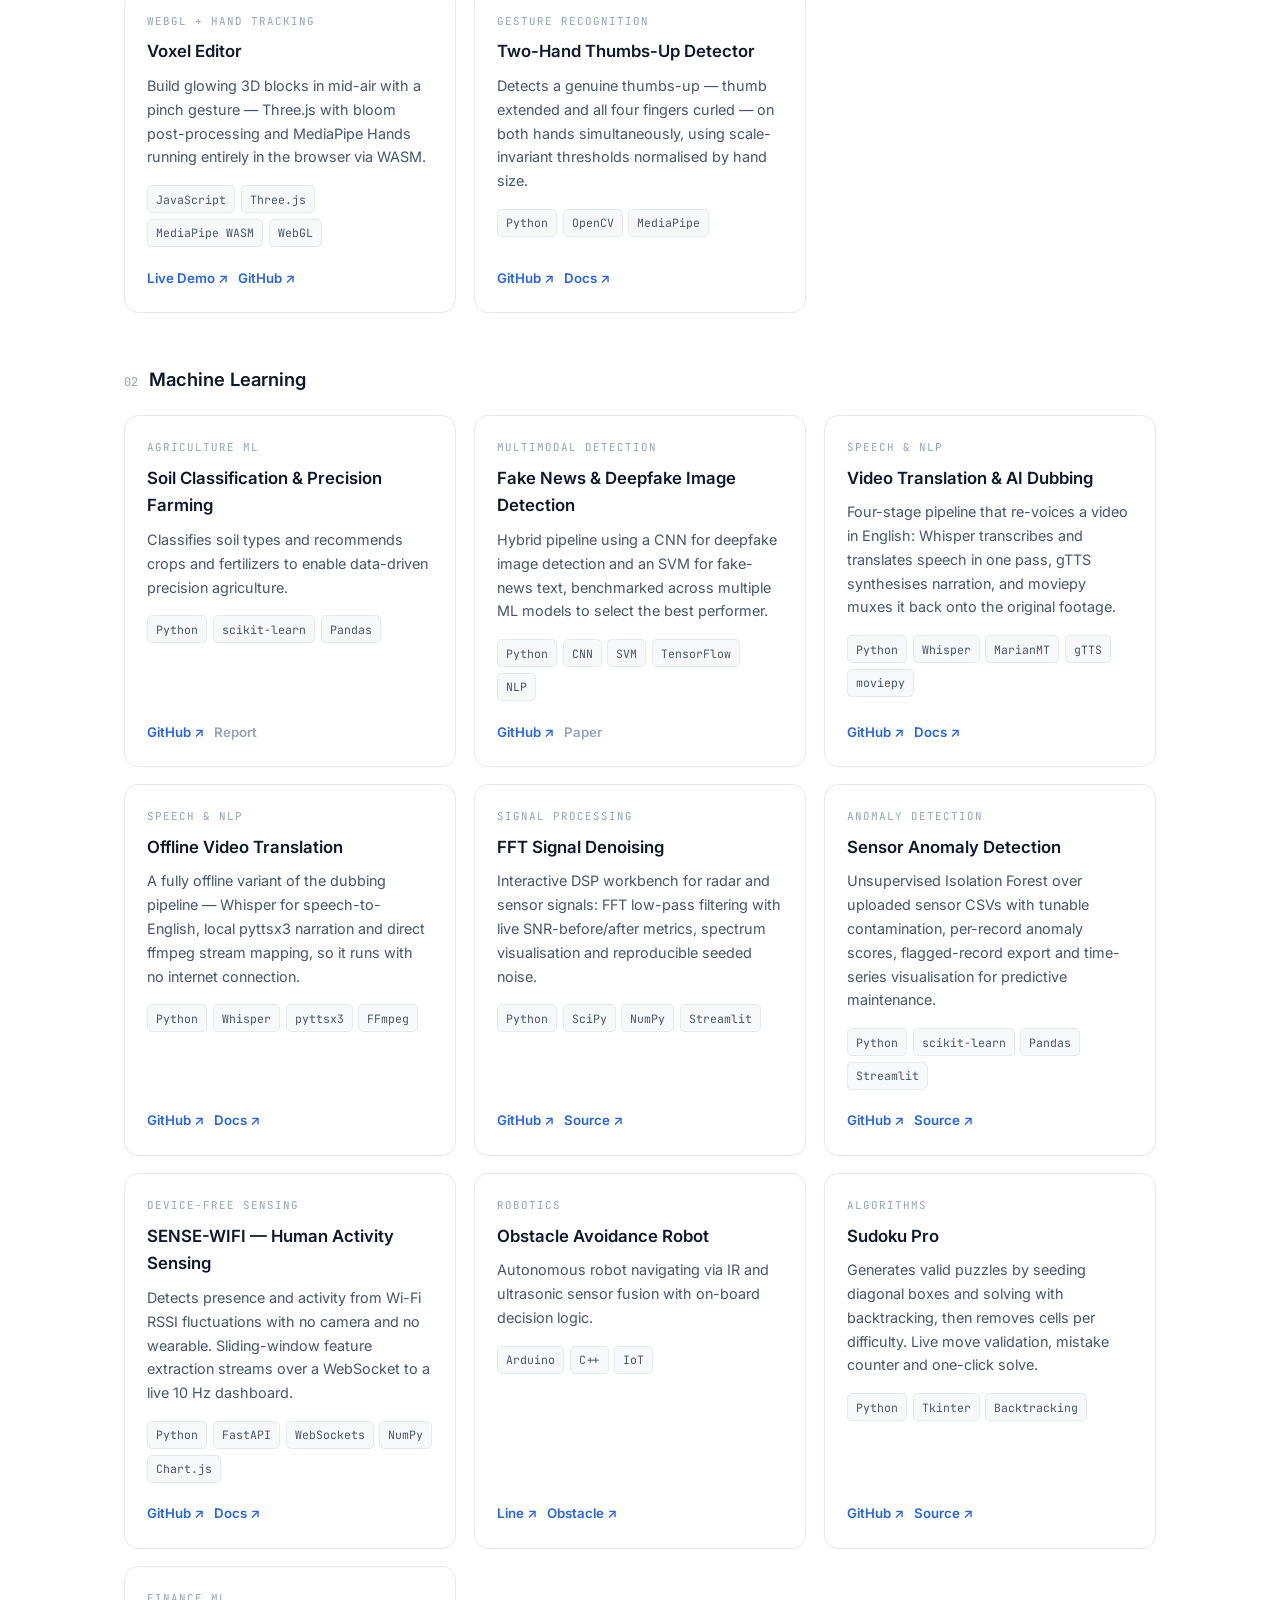
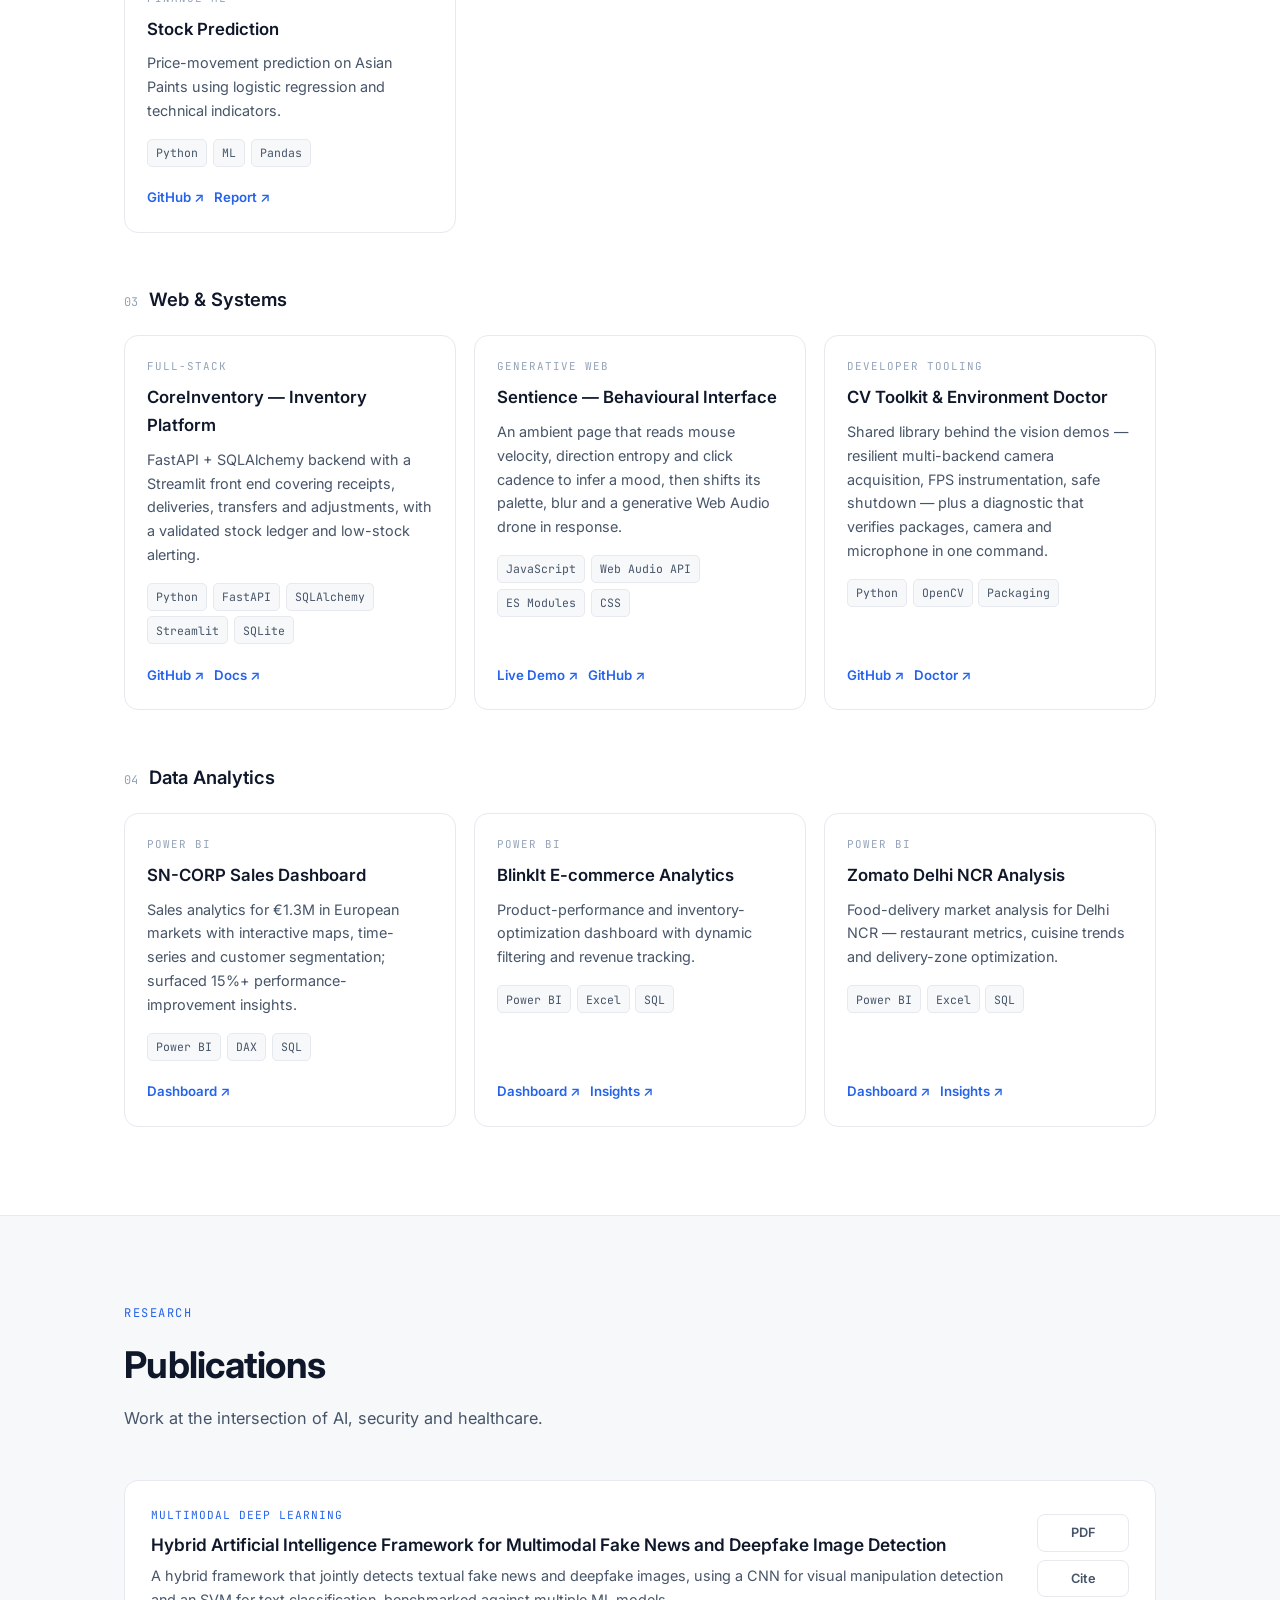
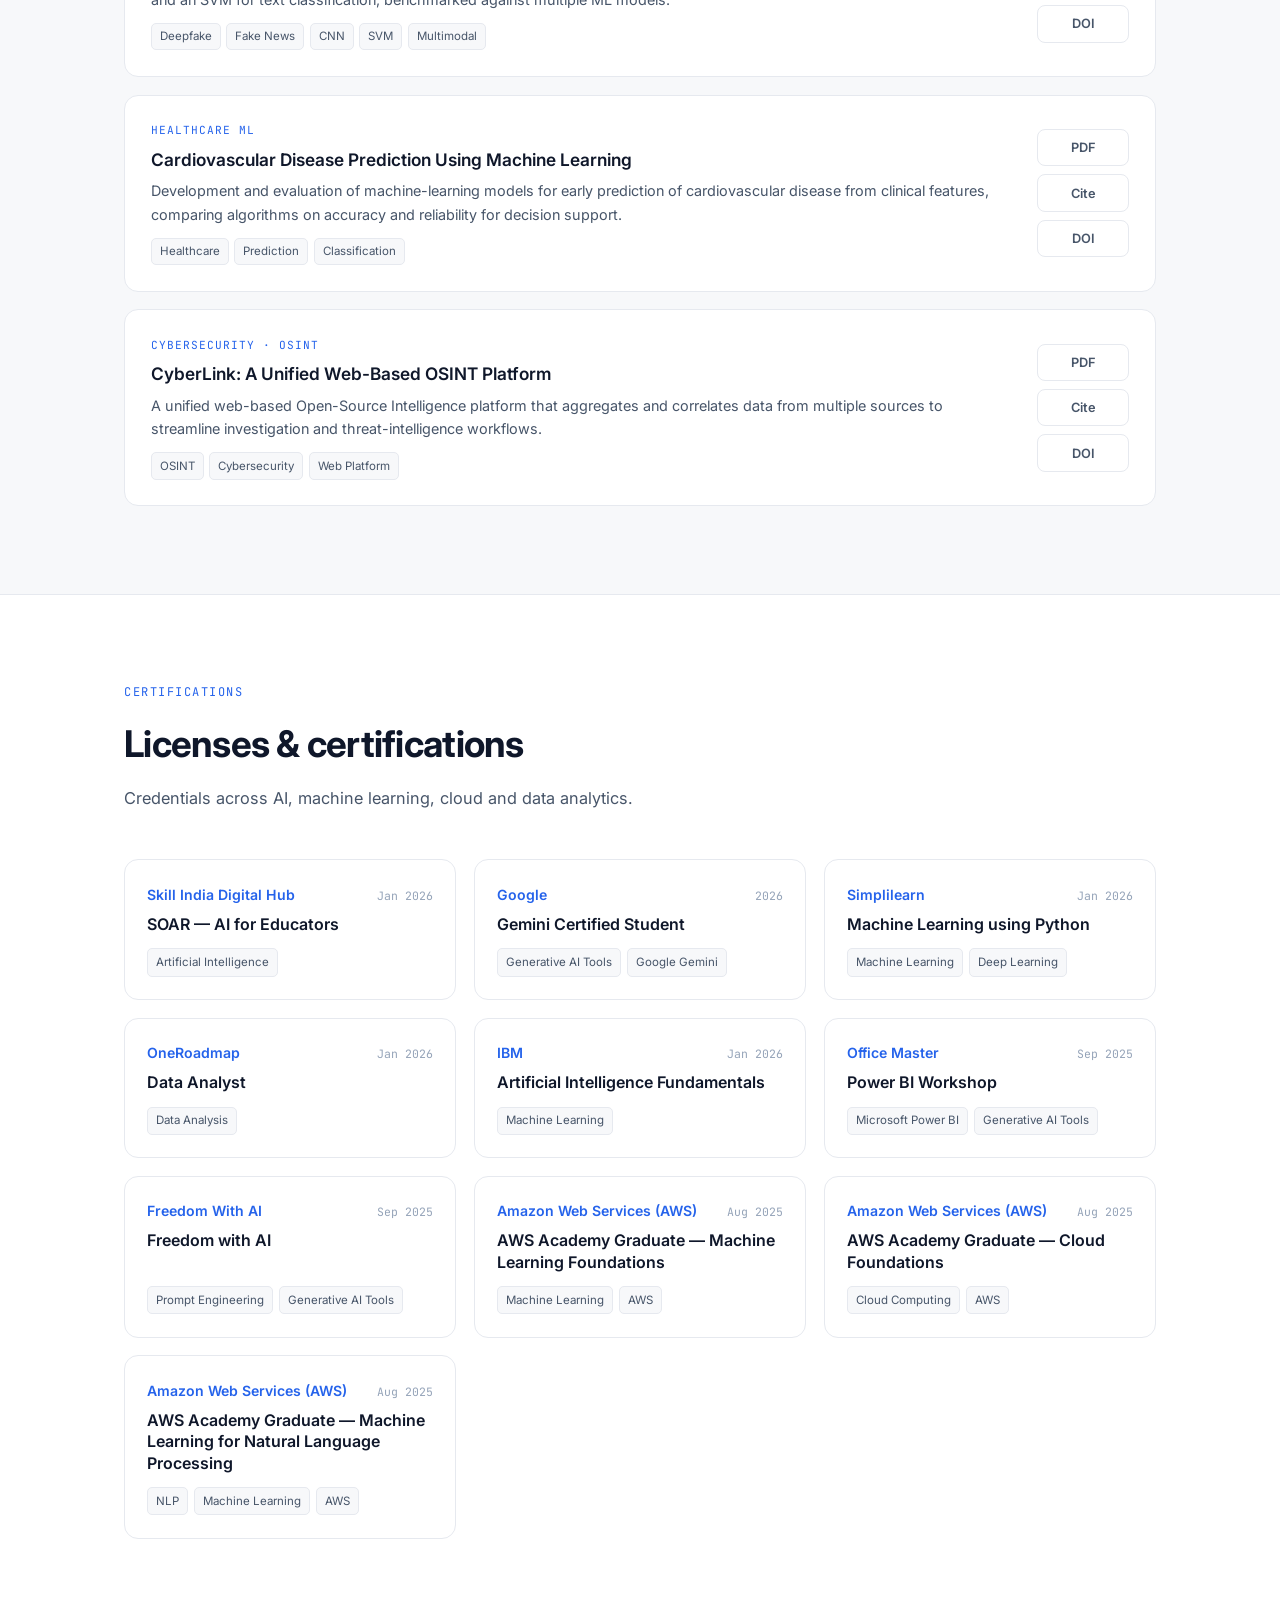
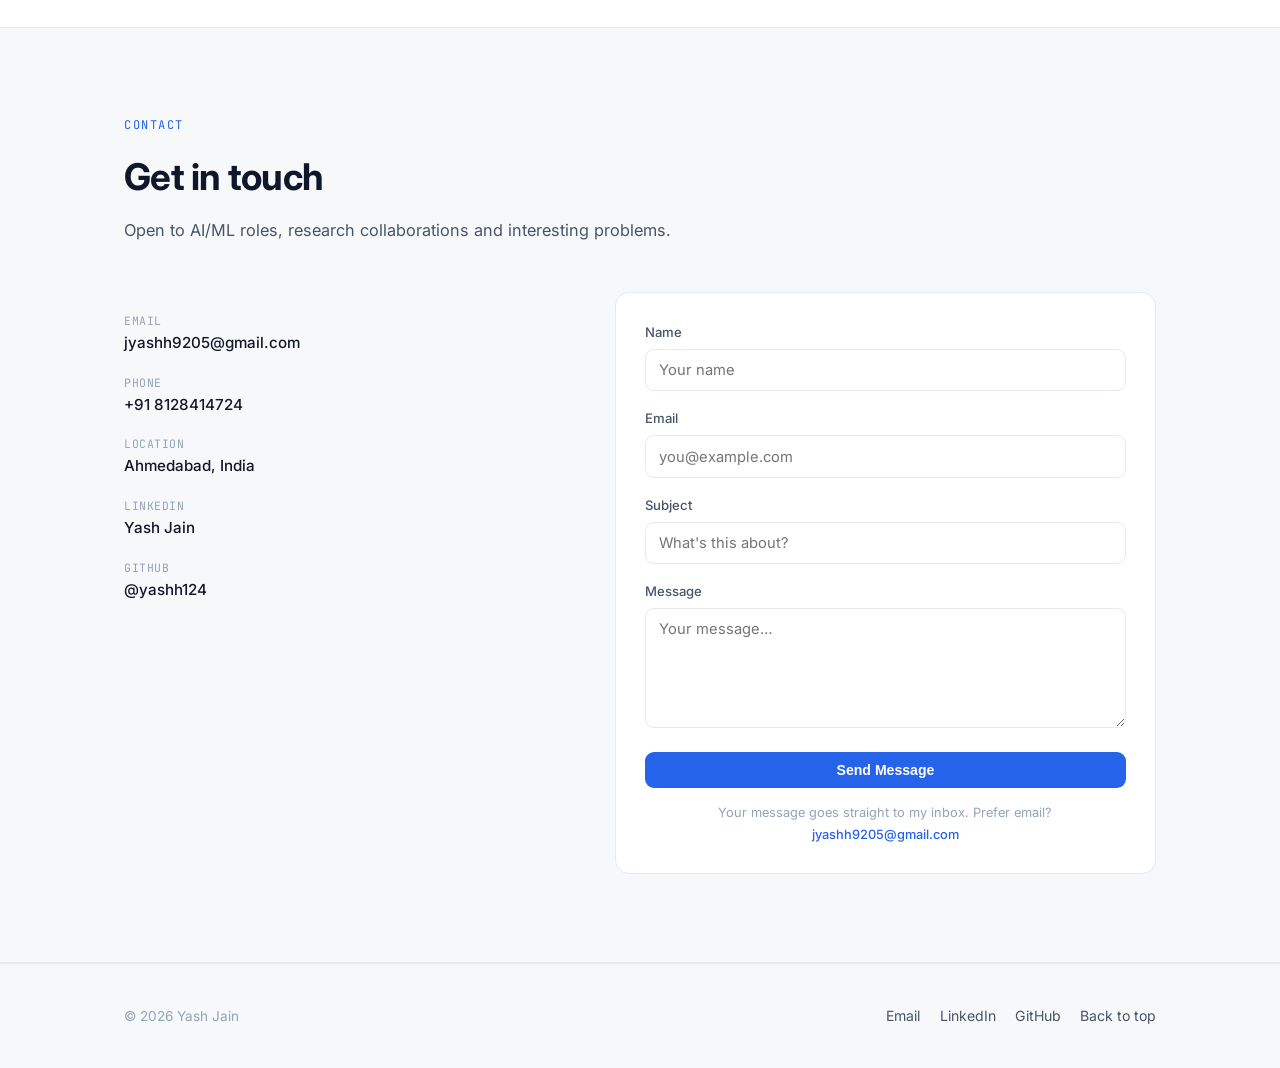
==== commit f40e9879: "Add live browser demos and wire them into the site GitHub Pages serves static files only, so the two" ====
--- a/index.html
+++ b/index.html
@@ -265,6 +265,7 @@
       <li><a href="#skills">Skills</a></li>
       <li><a href="#experience">Experience</a></li>
       <li><a href="#projects">Projects</a></li>
+      <li><a href="demos/">Demos</a></li>
       <li><a href="#research">Research</a></li>
       <li><a href="#certs">Certifications</a></li>
       <li><a href="#contact">Contact</a></li>
@@ -468,7 +469,7 @@
           <div class="kicker">WebGL + Hand Tracking</div><h4>Voxel Editor</h4>
           <p class="desc">Build glowing 3D blocks in mid-air with a pinch gesture — Three.js with bloom post-processing and MediaPipe Hands running entirely in the browser via WASM.</p>
           <div class="tech"><span>JavaScript</span><span>Three.js</span><span>MediaPipe WASM</span><span>WebGL</span></div>
-          <div class="links"><a href="https://github.com/yashh124/ai-ml-projects/tree/main/voxel" target="_blank" rel="noopener">GitHub ↗</a><a href="https://github.com/yashh124/ai-ml-projects/tree/main/voxel#readme" target="_blank" rel="noopener">Docs ↗</a></div>
+          <div class="links"><a href="demos/voxel/">Live Demo ↗</a><a href="https://github.com/yashh124/ai-ml-projects/tree/main/voxel" target="_blank" rel="noopener">GitHub ↗</a></div>
         </div>
         <div class="card reveal">
           <div class="kicker">Gesture Recognition</div><h4>Two-Hand Thumbs-Up Detector</h4>
@@ -560,7 +561,7 @@
           <div class="kicker">Generative Web</div><h4>Sentience — Behavioural Interface</h4>
           <p class="desc">An ambient page that reads mouse velocity, direction entropy and click cadence to infer a mood, then shifts its palette, blur and a generative Web Audio drone in response.</p>
           <div class="tech"><span>JavaScript</span><span>Web Audio API</span><span>ES Modules</span><span>CSS</span></div>
-          <div class="links"><a href="https://github.com/yashh124/ai-ml-projects/tree/main/tp" target="_blank" rel="noopener">GitHub ↗</a><a href="https://github.com/yashh124/ai-ml-projects/tree/main/tp#readme" target="_blank" rel="noopener">Docs ↗</a></div>
+          <div class="links"><a href="demos/sentience/">Live Demo ↗</a><a href="https://github.com/yashh124/ai-ml-projects/tree/main/tp" target="_blank" rel="noopener">GitHub ↗</a></div>
         </div>
         <div class="card reveal">
           <div class="kicker">Developer Tooling</div><h4>CV Toolkit &amp; Environment Doctor</h4>
